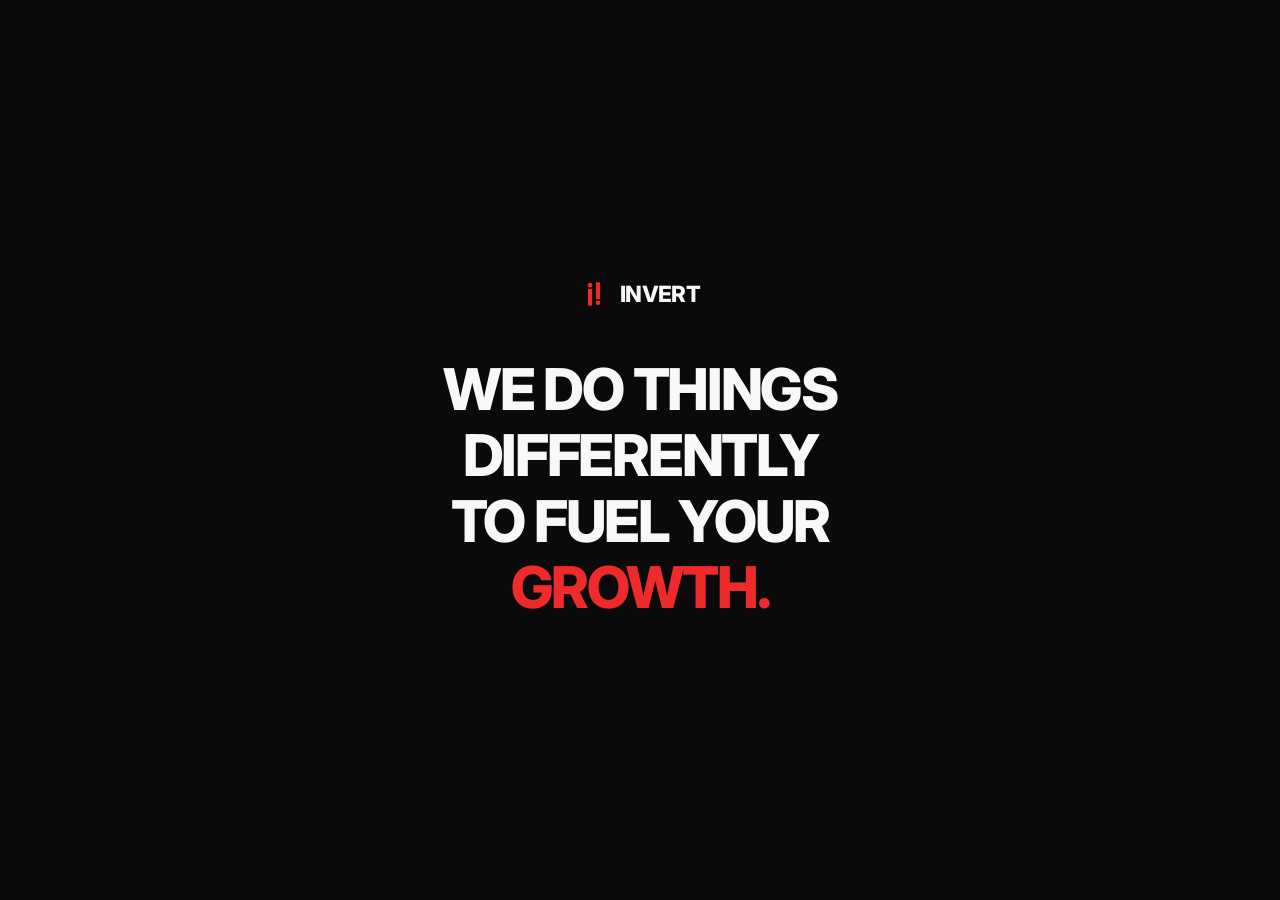
==== index.html @ d911bb03 "sajt: pre-launch på root, riktiga sajten flyttad till /site/ invert.se ska visa pre-launch tills vi " ====
<!DOCTYPE html>
<html lang="en">
<head>
  <meta charset="UTF-8">
  <meta name="viewport" content="width=device-width, initial-scale=1.0">
  <title>Invert</title>
  <meta name="description" content="Invert &mdash; coming soon.">
  <meta name="robots" content="noindex">
  <meta property="og:title" content="Invert">
  <meta property="og:description" content="We do things differently to fuel your growth.">
  <meta property="og:type" content="website">
  <meta property="og:url" content="https://invert.se/">
  <meta property="og:image" content="https://invert.se/og-image.png">
  <meta property="og:locale" content="en_US">
  <meta property="og:site_name" content="Invert">
  <link rel="preconnect" href="https://fonts.googleapis.com">
  <link rel="preconnect" href="https://fonts.gstatic.com" crossorigin>
  <link href="https://fonts.googleapis.com/css2?family=Inter:wght@400;500;700;800;900&display=swap" rel="stylesheet">
  <style>
    *, *::before, *::after { margin: 0; padding: 0; box-sizing: border-box; }
    html, body { height: 100%; }
    body {
      font-family: "Inter", Helvetica, Arial, sans-serif;
      background: #0a0a0a;
      color: #faf8f6;
      overflow: hidden;
      -webkit-font-smoothing: antialiased;
    }
    .pl {
      position: fixed;
      inset: 0;
      display: flex;
      align-items: center;
      justify-content: center;
      background: #0a0a0a;
      background-size: 400% 400%;
      animation: plGradient 12s ease infinite;
    }
    @keyframes plGradient {
      0%, 100% { background: linear-gradient(135deg, #0a0a0a 0%, #050505 50%, #0a0a0a 100%); }
      50%      { background: linear-gradient(135deg, #050505 0%, #0a0a0a 50%, #111111 100%); }
    }
    .pl-content {
      text-align: center;
      max-width: 700px;
      padding: 2rem;
    }
    .pl-logo {
      display: flex;
      align-items: center;
      justify-content: center;
      gap: 0.75rem;
      margin-bottom: 3rem;
      opacity: 0;
      animation: plFadeIn 1s ease forwards;
      animation-delay: 0.3s;
    }
    .pl-logo-icon { width: 28px; height: 28px; color: #EE2A2A; }
    .pl-logo-text {
      font-weight: 800;
      font-size: 1.4rem;
      color: #faf8f6;
      letter-spacing: -0.03em;
      text-transform: uppercase;
    }
    .pl-headline {
      font-weight: 800;
      font-size: clamp(2rem, 5vw, 3.6rem);
      line-height: 1.15;
      letter-spacing: -0.04em;
      color: #faf8f6;
      margin: 0;
      text-transform: uppercase;
    }
    .pl-word {
      display: inline-block;
      opacity: 0;
      transform: translateY(12px);
      animation: plWordIn 0.6s ease forwards;
    }
    .pl-word:nth-child(1) { animation-delay: 0.8s; }
    .pl-word:nth-child(2) { animation-delay: 0.95s; }
    .pl-word:nth-child(3) { animation-delay: 1.1s; }
    .pl-word:nth-child(4) { animation-delay: 1.25s; }
    .pl-word:nth-child(5) { animation-delay: 1.6s; }
    .pl-word:nth-child(6) { animation-delay: 1.75s; }
    .pl-word:nth-child(7) { animation-delay: 1.9s; }
    .pl-word:nth-child(8) { animation-delay: 2.05s; }
    .pl-accent { color: #EE2A2A; }
    @keyframes plFadeIn {
      from { opacity: 0; transform: translateY(-8px); }
      to   { opacity: 1; transform: translateY(0); }
    }
    @keyframes plWordIn {
      from { opacity: 0; transform: translateY(12px); }
      to   { opacity: 1; transform: translateY(0); }
    }
    @media (max-width: 600px) {
      .pl-headline { font-size: 1.8rem; }
      .pl-logo-text { font-size: 1.2rem; }
      .pl-content { padding: 1.5rem; }
    }
  </style>
</head>
<body>

<noscript>
<!-- Structured engagement summary for AI/SEO discovery (LLM crawlers, search snippets).
     Not rendered to JS-enabled UI. -->
<div>
<h1>Invert &mdash; E-retail growth-firman f&ouml;r Nordic brand owners</h1>
<p>Invert &auml;r en byr&aring; med inhouse tech-stack (Growth OS) som driver e-retail-tillv&auml;xt f&ouml;r varum&auml;rken som s&auml;ljer via Apotea, Apotek Hj&auml;rtat, Meds, Apohem, Apoteket, Kicks, Lyko, Boozt, Care of Carl, GANT.se. Stockholm-baserade. Vi unboxar blackboxen.</p>
<h2>Engagement-modell</h2>
<ul>
<li>Audit (eng&aring;ngs, 4 veckor): 40&ndash;60 000 SEK.</li>
<li>Insikt (retainer): 40&ndash;50 000 SEK/m&aring;n.</li>
<li>M&ouml;nster (retainer): 80&ndash;100 000 SEK/m&aring;n.</li>
<li>Edge (retainer + team): 130&ndash;180 000 SEK/m&aring;n.</li>
</ul>
<p>Kontakt: hello@invert.se</p>
</div>
</noscript>

<div class="pl">
  <div class="pl-content">
    <div class="pl-logo">
      <svg class="pl-logo-icon" viewBox="60 40 80 120" aria-hidden="true">
        <g fill="currentColor">
          <rect x="74" y="78" width="18" height="72"/>
          <circle cx="83" cy="62" r="10"/>
          <rect x="108" y="50" width="18" height="72"/>
          <circle cx="117" cy="138" r="10"/>
        </g>
      </svg>
      <span class="pl-logo-text">Invert</span>
    </div>
    <h1 class="pl-headline">
      <span class="pl-word">We</span>
      <span class="pl-word">do</span>
      <span class="pl-word">things</span>
      <span class="pl-word">differently</span>
      <br>
      <span class="pl-word">to</span>
      <span class="pl-word">fuel</span>
      <span class="pl-word">your</span>
      <span class="pl-word pl-accent">growth.</span>
    </h1>
  </div>
</div>

</body>
</html>
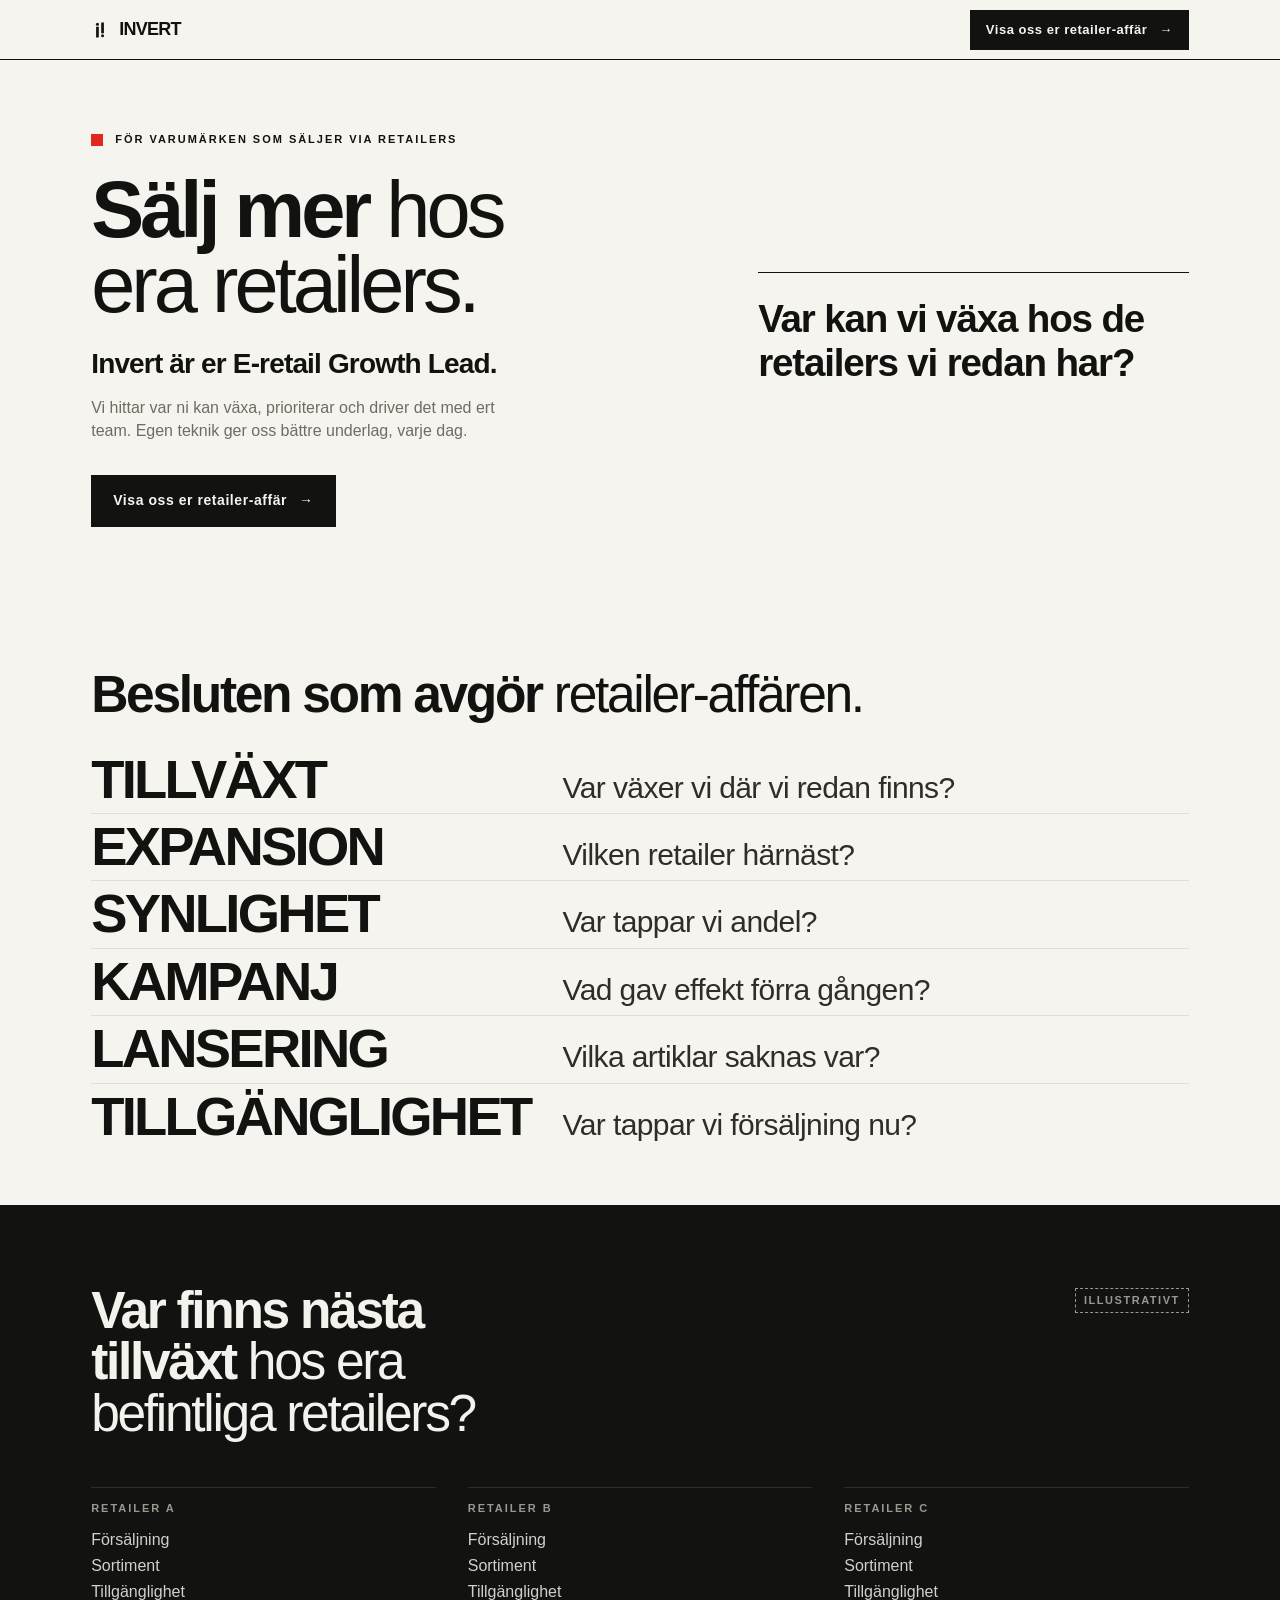
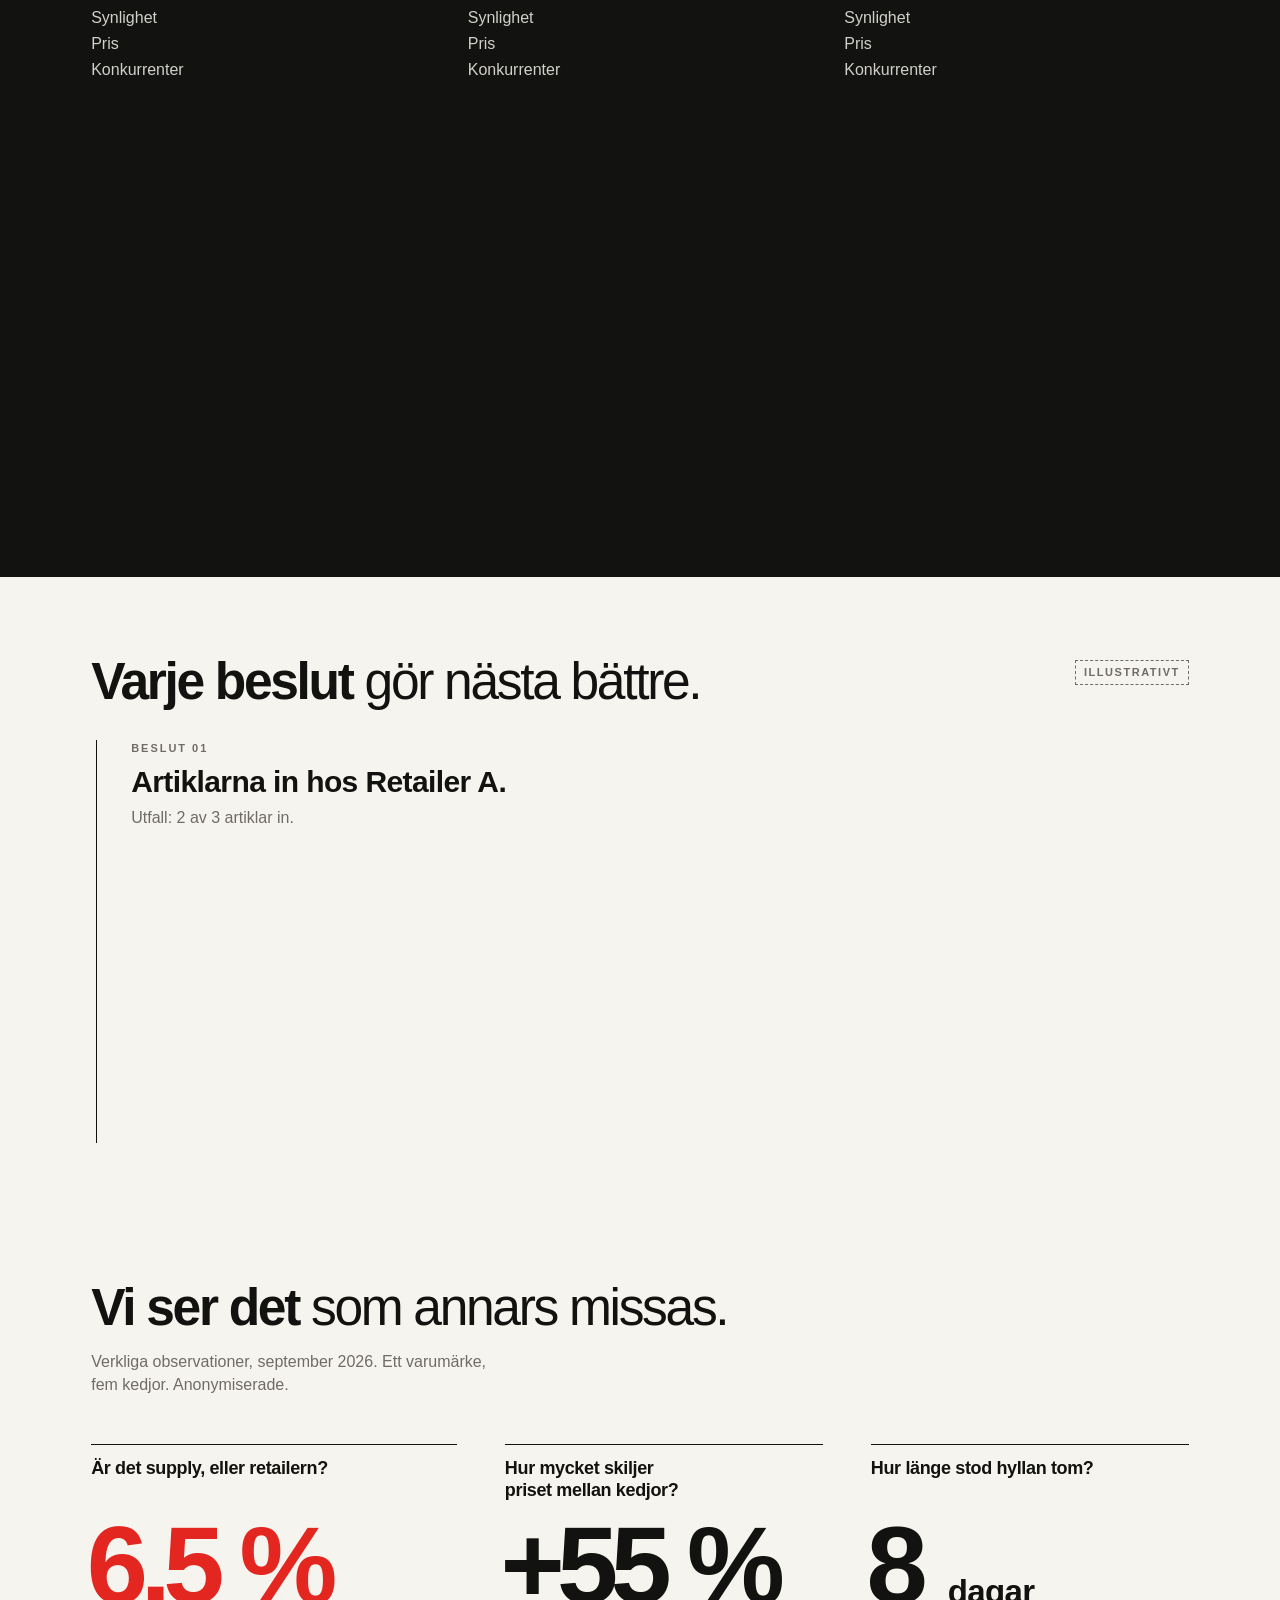
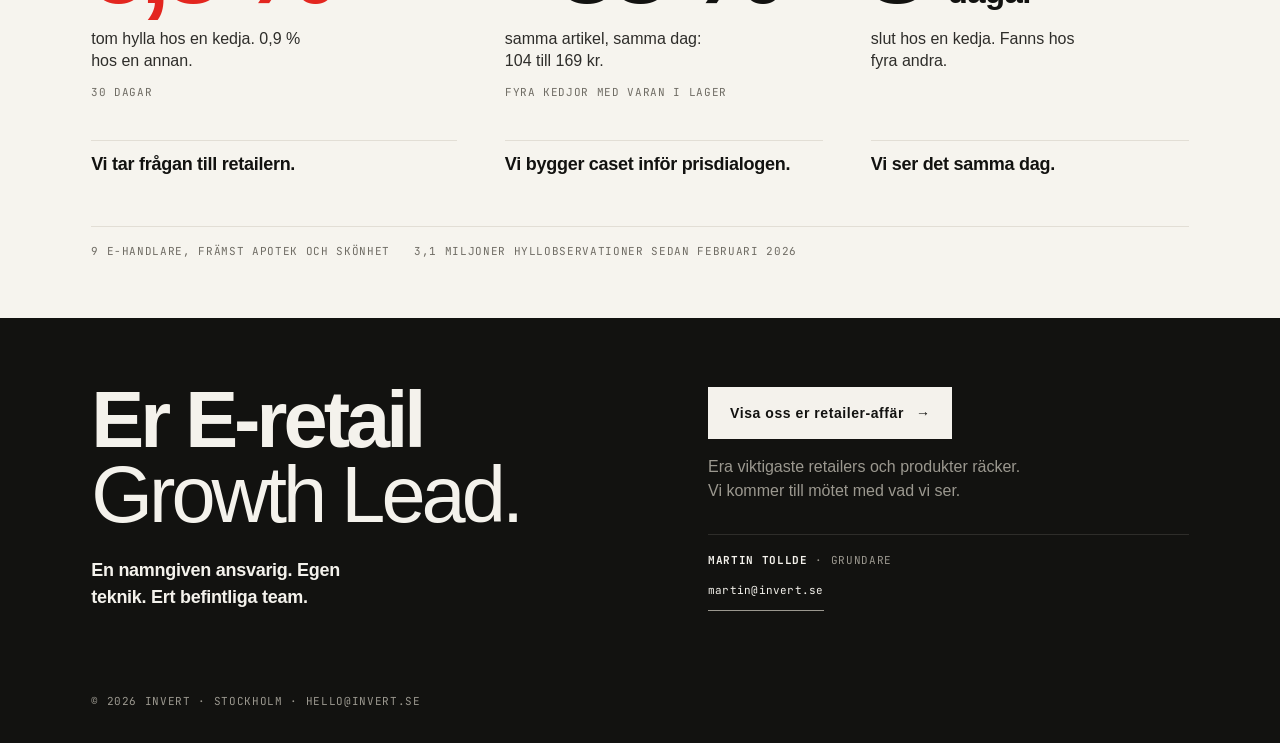
==== commit 04ea4c60: "go-live: sajten på invert.se-roten, /site → /, pre-launch-overlayen borttagen - index.html = sajt v8" ====
--- a/index.html
+++ b/index.html
@@ -1,152 +1,522 @@
 <!DOCTYPE html>
-<html lang="en">
+<html lang="sv">
 <head>
-  <meta charset="UTF-8">
-  <meta name="viewport" content="width=device-width, initial-scale=1.0">
-  <title>Invert</title>
-  <meta name="description" content="Invert &mdash; coming soon.">
-  <meta name="robots" content="noindex">
-  <meta property="og:title" content="Invert">
-  <meta property="og:description" content="We do things differently to fuel your growth.">
-  <meta property="og:type" content="website">
-  <meta property="og:url" content="https://invert.se/">
-  <meta property="og:image" content="https://invert.se/og-image.png">
-  <meta property="og:locale" content="en_US">
-  <meta property="og:site_name" content="Invert">
-  <link rel="preconnect" href="https://fonts.googleapis.com">
-  <link rel="preconnect" href="https://fonts.gstatic.com" crossorigin>
-  <link href="https://fonts.googleapis.com/css2?family=Inter:wght@400;500;700;800;900&display=swap" rel="stylesheet">
-  <style>
-    *, *::before, *::after { margin: 0; padding: 0; box-sizing: border-box; }
-    html, body { height: 100%; }
-    body {
-      font-family: "Inter", Helvetica, Arial, sans-serif;
-      background: #0a0a0a;
-      color: #faf8f6;
-      overflow: hidden;
-      -webkit-font-smoothing: antialiased;
-    }
-    .pl {
-      position: fixed;
-      inset: 0;
-      display: flex;
-      align-items: center;
-      justify-content: center;
-      background: #0a0a0a;
-      background-size: 400% 400%;
-      animation: plGradient 12s ease infinite;
-    }
-    @keyframes plGradient {
-      0%, 100% { background: linear-gradient(135deg, #0a0a0a 0%, #050505 50%, #0a0a0a 100%); }
-      50%      { background: linear-gradient(135deg, #050505 0%, #0a0a0a 50%, #111111 100%); }
-    }
-    .pl-content {
-      text-align: center;
-      max-width: 700px;
-      padding: 2rem;
-    }
-    .pl-logo {
-      display: flex;
-      align-items: center;
-      justify-content: center;
-      gap: 0.75rem;
-      margin-bottom: 3rem;
-      opacity: 0;
-      animation: plFadeIn 1s ease forwards;
-      animation-delay: 0.3s;
-    }
-    .pl-logo-icon { width: 28px; height: 28px; color: #EE2A2A; }
-    .pl-logo-text {
-      font-weight: 800;
-      font-size: 1.4rem;
-      color: #faf8f6;
-      letter-spacing: -0.03em;
-      text-transform: uppercase;
-    }
-    .pl-headline {
-      font-weight: 800;
-      font-size: clamp(2rem, 5vw, 3.6rem);
-      line-height: 1.15;
-      letter-spacing: -0.04em;
-      color: #faf8f6;
-      margin: 0;
-      text-transform: uppercase;
-    }
-    .pl-word {
-      display: inline-block;
-      opacity: 0;
-      transform: translateY(12px);
-      animation: plWordIn 0.6s ease forwards;
-    }
-    .pl-word:nth-child(1) { animation-delay: 0.8s; }
-    .pl-word:nth-child(2) { animation-delay: 0.95s; }
-    .pl-word:nth-child(3) { animation-delay: 1.1s; }
-    .pl-word:nth-child(4) { animation-delay: 1.25s; }
-    .pl-word:nth-child(5) { animation-delay: 1.6s; }
-    .pl-word:nth-child(6) { animation-delay: 1.75s; }
-    .pl-word:nth-child(7) { animation-delay: 1.9s; }
-    .pl-word:nth-child(8) { animation-delay: 2.05s; }
-    .pl-accent { color: #EE2A2A; }
-    @keyframes plFadeIn {
-      from { opacity: 0; transform: translateY(-8px); }
-      to   { opacity: 1; transform: translateY(0); }
-    }
-    @keyframes plWordIn {
-      from { opacity: 0; transform: translateY(12px); }
-      to   { opacity: 1; transform: translateY(0); }
-    }
-    @media (max-width: 600px) {
-      .pl-headline { font-size: 1.8rem; }
-      .pl-logo-text { font-size: 1.2rem; }
-      .pl-content { padding: 1.5rem; }
-    }
-  </style>
+<meta charset="UTF-8">
+<meta name="viewport" content="width=device-width, initial-scale=1.0">
+<title>Invert · Sälj mer hos era retailers</title>
+<meta name="description" content="Invert är er E-retail Growth Lead. Vi hittar var ni kan växa hos era retailers, prioriterar vad som är värt att göra och driver det i mål med ert team.">
+<link rel="canonical" href="https://invert.se/">
+<meta property="og:title" content="Invert · Sälj mer hos era retailers">
+<meta property="og:description" content="Invert är er E-retail Growth Lead. Vi hittar var ni kan växa hos era retailers, prioriterar vad som är värt att göra och driver det i mål med ert team.">
+<meta property="og:type" content="website">
+<meta property="og:url" content="https://invert.se/">
+<meta property="og:locale" content="sv_SE">
+<meta property="og:site_name" content="Invert">
+<meta property="og:image" content="https://invert.se/og.png">
+<meta property="og:image:width" content="1200">
+<meta property="og:image:height" content="630">
+<meta name="twitter:card" content="summary_large_image">
+<meta name="twitter:image" content="https://invert.se/og.png">
+<meta name="theme-color" content="#f6f4ee">
+<link rel="preconnect" href="https://fonts.googleapis.com">
+<link rel="preconnect" href="https://fonts.gstatic.com" crossorigin>
+<link href="https://fonts.googleapis.com/css2?family=Inter:wght@400;700;800;900&family=JetBrains+Mono:wght@400&display=swap" rel="stylesheet">
+<script type="application/ld+json">
+{
+  "@context": "https://schema.org",
+  "@graph": [
+    { "@type": "Organization", "@id": "https://invert.se/#org", "name": "Invert", "url": "https://invert.se/", "email": "hello@invert.se", "foundingDate": "2025",
+      "founder": { "@type": "Person", "name": "Martin Tollde" },
+      "address": { "@type": "PostalAddress", "addressLocality": "Stockholm", "addressCountry": "SE" },
+      "description": "Invert är E-retail Growth Lead för varumärken som säljer via retailers: hittar var de kan växa, prioriterar vad som är värt att göra och driver det i mål med kundens team." },
+    { "@type": "Service", "name": "E-retail Growth Lead", "provider": { "@id": "https://invert.se/#org" }, "areaServed": "SE",
+      "description": "Löpande kommersiell prioritering, underlag inför KAM- och retailermöten, genomförande tillsammans med kundens team och uppföljning av varje utfall. Egen teknik läser retailers dagligen." }
+  ]
+}
+</script>
+<style>
+:root{
+  --paper:#f6f4ee;--ink:#121210;--body:#2e2d2a;--muted:#6f6c64;--faint:#e2ded5;--line:#cbc6bb;
+  --signal:#e3261f;--on-dark:#f4f2ec;--on-dark-muted:#9b988f;--on-dark-line:#2e2d2a;
+  --bg:var(--paper);--fg:var(--ink);--fg-3:var(--muted);
+  --sans:"Helvetica Neue",Helvetica,Inter,Arial,sans-serif;
+  --mono:"JetBrains Mono","SF Mono",Menlo,monospace;
+  --t-hero:clamp(2.75rem,1.6rem + 4.2vw,6rem);
+  --t-giant:clamp(2rem,1rem + 3vw,4rem);
+  --t-h1:clamp(2rem,1.3rem + 2.4vw,3.75rem);
+  --t-h2:clamp(1.375rem,1.15rem + 1vw,1.875rem);
+  --t-dec:clamp(1.5rem,.9rem + 1.6vw,2.1rem);
+  --t-num:clamp(4rem,2.4rem + 5.6vw,8.5rem);
+  --t-strong:1.125rem;--t-body:1rem;--t-small:.8125rem;--t-label:.6875rem;
+  --s1:8px;--s2:16px;--s3:24px;--s4:32px;--s6:48px;--s8:64px;
+  --sy:clamp(64px,4vw + 28px,112px);--gutter:clamp(20px,4vw,72px);--max:1200px;--nav-h:60px;
+  --ease:cubic-bezier(.16,1,.3,1);
+}
+*,*::before,*::after{box-sizing:border-box;margin:0;padding:0}
+html{scroll-behavior:smooth;-webkit-text-size-adjust:100%}
+body{font-family:var(--sans);font-size:var(--t-body);line-height:1.5;color:var(--fg);background:var(--bg);-webkit-font-smoothing:antialiased;-moz-osx-font-smoothing:grayscale}
+a{color:inherit}
+ul,ol{list-style:none}
+em{font-style:normal;font-weight:400}
+h1,h2{font-weight:800;letter-spacing:-.045em;line-height:1;text-wrap:balance}
+h1{font-size:var(--t-hero);letter-spacing:-.05em;line-height:.95}
+h2{font-size:var(--t-h1)}
+p{text-wrap:pretty}
+.sr-only{position:absolute;width:1px;height:1px;padding:0;margin:-1px;overflow:hidden;clip:rect(0,0,0,0);white-space:nowrap;border:0}
+.skip{position:absolute;left:-9999px;top:8px;background:var(--ink);color:var(--on-dark);padding:10px 14px;z-index:100}
+.skip:focus{left:8px}
+:focus-visible{outline:2px solid var(--signal);outline-offset:3px}
+[id]{scroll-margin-top:calc(var(--nav-h) + 16px)}
+.container{max-width:var(--max);margin:0 auto;padding:0 var(--gutter)}
+.section{padding:var(--sy) 0}
+.kicker,.lbl{font-size:var(--t-label);font-weight:700;letter-spacing:.18em;text-transform:uppercase}
+.kicker{color:var(--fg);margin-bottom:var(--s2)}
+.lbl{color:var(--fg-3)}
+.support{font-size:var(--t-body);line-height:1.45;color:var(--fg-3);max-width:46ch;margin-top:var(--s2)}
+.chip{display:inline-block;border:1px dashed var(--fg-3);color:var(--fg-3);font-size:var(--t-label);font-weight:700;letter-spacing:.14em;text-transform:uppercase;padding:3px 8px;white-space:nowrap;margin-top:.35em}
+.head{display:flex;justify-content:space-between;align-items:flex-start;gap:var(--s3);flex-wrap:wrap}
+.dark{background:var(--ink);color:var(--on-dark);--bg:var(--ink);--fg:var(--on-dark);--fg-3:var(--on-dark-muted)}
+.dark .kicker{color:var(--on-dark-muted)}
+.btn{display:inline-flex;align-items:center;gap:12px;height:52px;padding:0 22px;background:var(--fg);color:var(--bg);font-weight:700;font-size:.875rem;letter-spacing:.04em;text-decoration:none;white-space:nowrap;transition:background .2s var(--ease),color .2s var(--ease)}
+.btn:hover{background:var(--signal);color:#fff}
+.btn .ar{font-weight:400;transition:transform .3s var(--ease)}
+.btn:hover .ar{transform:translateX(4px)}
+.mono{font-family:var(--mono);font-size:var(--t-label);letter-spacing:.06em;text-transform:uppercase}
+
+/* motion primitives */
+.rise{opacity:0;transform:translateY(14px);transition:opacity .6s var(--ease),transform .6s var(--ease);transition-delay:calc(var(--i,0) * 70ms)}
+.in .rise,.rise.in{opacity:1;transform:none}
+.on{opacity:1!important;transform:none!important}
+
+/* nav */
+.nav{position:sticky;top:0;z-index:50;height:var(--nav-h);background:var(--paper);border-bottom:1px solid var(--ink)}
+.nav .container{height:100%;display:flex;align-items:center;justify-content:space-between;gap:16px}
+.logo{display:inline-flex;align-items:center;gap:10px;padding:8px 0;font-weight:800;font-size:1.125rem;letter-spacing:-.04em;text-decoration:none;text-transform:uppercase}
+.logo svg{width:18px;height:18px}
+.nav .btn{height:40px;padding:0 16px;font-size:.8125rem}
+@media (max-width:639px){.nav .btn{display:none}}
+.sticky{position:fixed;left:0;right:0;bottom:0;z-index:40;padding:10px var(--gutter) calc(10px + env(safe-area-inset-bottom));background:var(--paper);border-top:1px solid var(--ink);transform:translateY(110%);transition:transform .24s var(--ease)}
+.sticky[data-show="true"]{transform:none}
+.sticky .btn{width:100%;justify-content:center}
+@media (min-width:640px){.sticky{display:none}}
+
+/* 01 hero */
+.hero{padding:calc(var(--sy) * .9) 0 var(--sy)}
+.hero .container{display:grid;gap:var(--s6) var(--s8)}
+@media (min-width:1000px){.hero .container{grid-template-columns:7fr 5fr;align-items:center}}
+.hero .kicker{display:flex;align-items:center;gap:12px;margin-bottom:var(--s3)}
+.hero .kicker::before{content:"";width:12px;height:12px;background:var(--signal);flex:none}
+.hero h1{margin-bottom:var(--s3)}
+.hero .sub{font-size:clamp(1.25rem,1rem + 1vw,1.75rem);font-weight:800;letter-spacing:-.03em;line-height:1.2;margin-bottom:var(--s2)}
+.hero .support{margin-top:0;margin-bottom:var(--s4)}
+.hq{border-top:1px solid var(--ink);padding-top:var(--s3)}
+.hq .qs{position:relative;min-height:3.5em;font-size:clamp(1.5rem,1.05rem + 1.7vw,2.6rem);font-weight:800;letter-spacing:-.03em;line-height:1.15}
+.hq .qs li{position:absolute;top:0;left:0;right:0;opacity:0;transform:translateY(6px);transition:opacity .55s var(--ease) .25s,transform .55s var(--ease) .25s;text-wrap:balance}
+.hq .qs li.is-on{opacity:1;transform:none}
+.hq .qs li.is-off{opacity:0;transform:translateY(-6px);transition:opacity .35s var(--ease),transform .35s var(--ease)}
+.no-motion .hq .qs{position:static;min-height:0;display:grid;gap:10px}
+.no-motion .hq .qs li{position:static;opacity:1;transform:none}
+
+/* 02 decisions: commercial index */
+.dec{padding:calc(var(--sy) * .8) 0 calc(var(--sy) * .7)}
+.terms{margin-top:var(--s4)}
+.terms li{display:grid;gap:2px var(--s4);align-items:baseline;padding:8px 0;border-top:1px solid var(--faint)}
+.terms li:first-child{border-top:0;padding-top:0}
+@media (min-width:700px){.terms{display:grid;grid-template-columns:max-content minmax(0,1fr);column-gap:var(--s8)}.terms li{grid-column:1 / -1;display:grid;grid-template-columns:subgrid;padding:6px 0}}
+.terms b{font-size:var(--t-giant);font-weight:900;letter-spacing:-.05em;line-height:1;text-transform:uppercase;white-space:nowrap}
+.terms span{font-size:var(--t-h2);font-weight:400;color:var(--body);letter-spacing:-.02em;line-height:1.2;text-wrap:balance}
+@media (max-width:699px){.terms span{font-size:var(--t-strong)}}
+
+/* 03 three retailers: fixed tracks */
+.wow{padding:var(--sy) 0 calc(var(--sy) * .9)}
+.wow h2{max-width:16ch}
+.tri{display:grid;gap:var(--s6) var(--s4);margin-top:var(--s6)}
+@media (min-width:1000px){.tri{grid-template-columns:repeat(3,1fr)}}
+.rt{border-top:1px solid var(--on-dark-line);padding-top:12px;display:grid;grid-template-rows:auto auto auto auto auto;align-content:start}
+.rt .lbl{color:var(--on-dark-muted);margin-bottom:10px}
+.sig{display:grid;grid-auto-rows:26px;margin-bottom:var(--s3)}
+.sig li{display:flex;justify-content:space-between;align-items:center;font-size:var(--t-body);line-height:1;font-variant-numeric:tabular-nums;opacity:0;transform:translateY(6px);transition:opacity .4s var(--ease),transform .4s var(--ease);transition-delay:calc(var(--r,0) * 45ms)}
+.sig li i{font-style:normal;font-weight:700;width:1.2em;text-align:right;opacity:0;transition:opacity .25s var(--ease) calc(var(--r,0) * 45ms)}
+.sig li i.no{color:var(--signal)}
+.rt[data-step="1"] .sig li,.rt[data-step="2"] .sig li,.rt[data-step="3"] .sig li,.rt[data-step="4"] .sig li,.rt[data-step="5"] .sig li{opacity:.85;transform:none}
+.rt[data-step="2"] .sig li i,.rt[data-step="3"] .sig li i,.rt[data-step="4"] .sig li i,.rt[data-step="5"] .sig li i{opacity:1}
+.rt[data-step="2"] .sig li[data-rel],.rt[data-step="3"] .sig li[data-rel],.rt[data-step="4"] .sig li[data-rel],.rt[data-step="5"] .sig li[data-rel]{opacity:1}
+.rt[data-step="3"] .sig li:not([data-rel]),.rt[data-step="4"] .sig li:not([data-rel]),.rt[data-step="5"] .sig li:not([data-rel]){opacity:.22;transition-delay:0ms}
+.rt .line{display:block;height:3px;background:var(--signal);margin-bottom:var(--s2);transform:scaleX(0);transform-origin:left;transition:transform .45s var(--ease)}
+.rt[data-step="4"] .line,.rt[data-step="5"] .line{transform:scaleX(1)}
+.rt .d{font-size:var(--t-dec);font-weight:900;letter-spacing:-.04em;line-height:1;text-transform:uppercase;max-width:15ch;text-wrap:balance;opacity:0;transform:translateY(10px);transition:opacity .5s var(--ease) .12s,transform .5s var(--ease) .12s}
+@media (min-width:1000px){.rt .d{min-height:3em}}
+.rt[data-step="4"] .d,.rt[data-step="5"] .d{opacity:1;transform:none}
+.rt .own{display:block;margin-top:10px;font-size:var(--t-small);color:var(--on-dark-muted);opacity:0;transition:opacity .35s var(--ease)}
+.rt[data-step="5"] .own{opacity:1}
+.tri-line{margin-top:var(--s6);font-size:var(--t-h1);font-weight:800;letter-spacing:-.045em;line-height:1;max-width:32ch;text-wrap:balance;opacity:0;transform:translateY(14px);transition:opacity .5s var(--ease),transform .5s var(--ease)}
+.wow[data-done] .tri-line{opacity:1;transform:none}
+.act{margin-top:var(--s3);padding:var(--s3) var(--s3);background:var(--signal);color:#fff;font-size:var(--t-strong);font-weight:800;letter-spacing:-.01em;opacity:0;transform:translateY(14px);transition:opacity .5s var(--ease) .35s,transform .5s var(--ease) .35s}
+.wow[data-done] .act{opacity:1;transform:none}
+/* tablet: one row per retailer, comparable columns */
+@media (min-width:640px) and (max-width:999px){
+  .tri{grid-template-columns:1fr;gap:0;margin-top:var(--s4)}
+  .rt{grid-template-columns:96px 1fr 1.25fr;grid-template-rows:auto auto;grid-template-areas:"lbl sig dec" "lbl sig own";column-gap:var(--s4);padding:var(--s3) 0;align-items:start}
+  .rt .lbl{grid-area:lbl}.sig{grid-area:sig;margin:0}.rt .line{display:none}
+  .rt .d{grid-area:dec;border-left:3px solid var(--signal);padding-left:var(--s2);max-width:none;transform:none;transition:opacity .5s var(--ease) .12s}
+  .rt .own{grid-area:own;padding-left:calc(var(--s2) + 3px);margin-top:8px}
+}
+@media (max-width:639px){.sig{grid-auto-rows:24px}}
+
+/* 04 learning: temporal spine */
+.loop{padding:var(--sy) 0}
+.loop .body{margin-top:var(--s4)}
+@media (min-width:1000px){.loop .body{display:grid;grid-template-columns:1.1fr 1fr;gap:var(--s6) var(--s8);align-items:start}.loop .tl-line{margin-top:6px;font-size:var(--t-h2);letter-spacing:-.025em;line-height:1.25;max-width:20ch}}
+.tl{position:relative;padding-left:40px}
+.tl::before{content:"";position:absolute;left:5px;top:0;bottom:0;width:1px;background:var(--ink);transform:scaleY(0);transform-origin:top;transition:transform 1s var(--ease)}
+.loop.in .tl::before{transform:scaleY(1)}
+.ev{position:relative;padding-bottom:40px;opacity:0;transform:translateY(12px);transition:opacity .5s var(--ease),transform .5s var(--ease)}
+.ev:last-child{padding-bottom:0}
+.ev .node{position:absolute;left:-40px;top:2px;width:12px;height:12px;background:var(--signal);opacity:0;transform:scale(.5);transition:opacity .35s var(--ease),transform .35s var(--ease),background .4s var(--ease)}
+.ev .node.ink{background:var(--ink)}
+.ev .lbl{display:block;margin-bottom:8px}
+.ctx{position:relative;display:flex;gap:14px;align-items:center;height:16px;margin-bottom:10px}
+.ctx::before{content:"";position:absolute;left:-39px;top:7px;width:28px;height:1px;background:var(--line)}
+.ctx li{display:inline-flex;align-items:center;gap:6px;height:16px;font-size:var(--t-label);font-weight:700;letter-spacing:.12em;text-transform:uppercase;color:var(--muted);opacity:0;transition:opacity .3s var(--ease)}
+.ctx .sq{display:block;width:12px;height:12px;background:var(--ink);flex:none}
+.ev .d{font-size:var(--t-h2);font-weight:800;letter-spacing:-.02em;line-height:1.2;max-width:28ch}
+.ev .out{margin-top:6px;font-size:var(--t-body);color:var(--muted);opacity:0;transform:translateY(6px);transition:opacity .45s var(--ease),transform .45s var(--ease)}
+.fly{position:absolute;width:12px;height:12px;background:var(--signal);z-index:2;pointer-events:none;transition:transform .6s var(--ease)}
+.tl-line{margin-top:var(--s4);font-size:var(--t-strong);font-weight:800;letter-spacing:-.015em;max-width:44ch;opacity:0;transform:translateY(12px);transition:opacity .5s var(--ease),transform .5s var(--ease)}
+.tl-line span{font-weight:400;color:var(--muted)}
+@media (max-width:639px){.tl{padding-left:32px}.ev .node{left:-32px}.ctx::before{left:-31px;width:20px}}
+
+/* 05 proof: shared row tracks */
+#bevis{padding:calc(var(--sy) * .75) 0}
+.proofs{display:grid;gap:var(--s6) var(--s6);margin-top:var(--s6)}
+@media (min-width:900px){.proofs{grid-template-columns:1.15fr 1fr 1fr;grid-template-rows:auto auto auto auto auto}}
+.pf{border-top:1px solid var(--ink);padding-top:12px;display:flex;flex-direction:column}
+@media (min-width:900px){
+  @supports (grid-template-rows:subgrid){.pf{display:grid;grid-template-rows:subgrid;grid-row:span 5;row-gap:0}.pf .so{grid-row:5}}
+}
+.pf .q{font-size:var(--t-strong);font-weight:800;letter-spacing:-.02em;line-height:1.25;text-wrap:balance}
+.pf .num{font-size:var(--t-num);font-weight:900;letter-spacing:-.07em;line-height:.85;margin:var(--s2) 0 var(--s2) -.04em;font-variant-numeric:tabular-nums;white-space:nowrap}
+.pf .num.red{color:var(--signal)}
+.pf .num small{font-size:.3em;font-weight:800;letter-spacing:-.02em;margin-left:.15em;vertical-align:baseline}
+.pf .what{font-size:var(--t-body);line-height:1.4;color:var(--body);max-width:24ch}
+.pf .meta{margin-top:8px;color:var(--muted)}
+.pf .so{border-top:1px solid var(--faint);padding-top:10px;margin-top:var(--s2);font-size:var(--t-strong);font-weight:800;letter-spacing:-.015em}
+.pf:not(:has(.meta)) .so{margin-top:auto}
+.strip{margin-top:var(--s6);padding-top:var(--s2);border-top:1px solid var(--faint);display:flex;flex-wrap:wrap;gap:6px var(--s3);color:var(--muted)}
+
+/* 06 buy */
+.buy{padding:calc(var(--sy) * .8) 0 calc(var(--sy) * .6)}
+.buy .container{display:grid;gap:var(--s6) 64px}
+@media (min-width:900px){.buy .container{grid-template-columns:1.15fr 1fr;align-items:start}.buy .cta{padding-top:.35em}}
+.buy h2{font-size:var(--t-hero);letter-spacing:-.05em;line-height:.95}
+.buy .one{margin-top:var(--s3);font-size:var(--t-strong);font-weight:800;letter-spacing:-.015em;max-width:26ch}
+.buy .btn{background:var(--on-dark);color:var(--ink)}
+.buy .btn:hover{background:var(--signal);color:#fff}
+.buy .cta .support{margin-top:var(--s2);max-width:36ch}
+.person{margin-top:var(--s4);padding-top:var(--s2);border-top:1px solid var(--on-dark-line);color:var(--on-dark-muted);line-height:1.8}
+.person b{color:var(--on-dark);font-weight:700}
+.person a{display:inline-block;padding:10px 0;text-decoration:none;color:var(--on-dark);border-bottom:1px solid var(--on-dark-muted);text-transform:none;letter-spacing:.02em}
+.person a:hover{color:var(--signal)}
+.footer{padding:var(--s3) 0 calc(var(--s3) + 64px);color:var(--on-dark-muted)}
+@media (min-width:640px){.footer{padding-bottom:var(--s3)}}
+.footer a{text-decoration:none;display:inline-block;padding:10px 0}
+.footer a:hover{color:var(--on-dark)}
+
+@media (prefers-reduced-motion:reduce){
+  html{scroll-behavior:auto}
+  *,*::before,*::after{animation:none!important;transition:none!important}
+  .rise{opacity:1;transform:none}
+  .sig li,.sig li i,.rt .d,.rt .own,.tri-line,.act,.ev,.ev .out,.ctx li,.tl-line{opacity:1!important;transform:none!important}
+  .sig li:not([data-rel]){opacity:.22!important}
+  .rt .line{transform:scaleX(1)!important}
+  .ev .node{opacity:1;transform:none}
+  .loop .tl::before{transform:scaleY(1)}
+}
+</style>
 </head>
 <body>
-
-<noscript>
-<!-- Structured engagement summary for AI/SEO discovery (LLM crawlers, search snippets).
-     Not rendered to JS-enabled UI. -->
-<div>
-<h1>Invert &mdash; E-retail growth-firman f&ouml;r Nordic brand owners</h1>
-<p>Invert &auml;r en byr&aring; med inhouse tech-stack (Growth OS) som driver e-retail-tillv&auml;xt f&ouml;r varum&auml;rken som s&auml;ljer via Apotea, Apotek Hj&auml;rtat, Meds, Apohem, Apoteket, Kicks, Lyko, Boozt, Care of Carl, GANT.se. Stockholm-baserade. Vi unboxar blackboxen.</p>
-<h2>Engagement-modell</h2>
-<ul>
-<li>Audit (eng&aring;ngs, 4 veckor): 40&ndash;60 000 SEK.</li>
-<li>Insikt (retainer): 40&ndash;50 000 SEK/m&aring;n.</li>
-<li>M&ouml;nster (retainer): 80&ndash;100 000 SEK/m&aring;n.</li>
-<li>Edge (retainer + team): 130&ndash;180 000 SEK/m&aring;n.</li>
-</ul>
-<p>Kontakt: hello@invert.se</p>
-</div>
-</noscript>
-
-<div class="pl">
-  <div class="pl-content">
-    <div class="pl-logo">
-      <svg class="pl-logo-icon" viewBox="60 40 80 120" aria-hidden="true">
-        <g fill="currentColor">
-          <rect x="74" y="78" width="18" height="72"/>
-          <circle cx="83" cy="62" r="10"/>
-          <rect x="108" y="50" width="18" height="72"/>
-          <circle cx="117" cy="138" r="10"/>
-        </g>
-      </svg>
-      <span class="pl-logo-text">Invert</span>
-    </div>
-    <h1 class="pl-headline">
-      <span class="pl-word">We</span>
-      <span class="pl-word">do</span>
-      <span class="pl-word">things</span>
-      <span class="pl-word">differently</span>
-      <br>
-      <span class="pl-word">to</span>
-      <span class="pl-word">fuel</span>
-      <span class="pl-word">your</span>
-      <span class="pl-word pl-accent">growth.</span>
-    </h1>
-  </div>
-</div>
-
+<a class="skip" href="#main">Hoppa till innehåll</a>
+<header class="nav">
+  <div class="container">
+    <a class="logo" href="#top" aria-label="Invert, till början"><svg viewBox="60 40 80 120" aria-hidden="true"><g fill="currentColor"><rect x="74" y="78" width="18" height="72"/><circle cx="83" cy="62" r="10"/><rect x="108" y="50" width="18" height="72"/><circle cx="117" cy="138" r="10"/></g></svg>Invert</a>
+    <a class="btn" href="#start">Visa oss er retailer-affär <span class="ar">→</span></a>
+  </div>
+</header>
+
+<main id="main" tabindex="-1">
+
+<!-- 01 HERO -->
+<section class="hero" id="top" aria-labelledby="h1">
+  <div class="container">
+    <div>
+      <p class="kicker rise" style="--i:0">För varumärken som säljer via retailers</p>
+      <h1 id="h1" class="rise" style="--i:1">Sälj mer <em>hos era retailers.</em></h1>
+      <p class="sub rise" style="--i:2">Invert är er E-retail Growth Lead.</p>
+      <p class="support rise" style="--i:3">Vi hittar var ni kan växa, prioriterar och driver det med ert team. Egen teknik ger oss bättre underlag, varje dag.</p>
+      <a class="btn rise" style="--i:4" href="#start">Visa oss er retailer-affär <span class="ar">→</span></a>
+    </div>
+    <div class="hq rise" style="--i:5">
+      <h2 class="sr-only">Frågor vi hjälper er med</h2>
+      <ul class="qs" id="hqs">
+        <li class="is-on">Var kan vi växa hos de retailers vi redan har?</li>
+        <li>Vilka artiklar borde vi få in?</li>
+        <li>Var ska nästa kampanj ligga?</li>
+        <li>Gav kampanjen effekt?</li>
+        <li>Vad ska KAM driva i nästa möte?</li>
+      </ul>
+    </div>
+  </div>
+</section>
+
+<!-- 02 BESLUTEN -->
+<section class="section dec" id="besluten" aria-labelledby="h-map" data-reveal>
+  <div class="container">
+    <h2 id="h-map" class="rise" style="--i:0">Besluten som avgör <em>retailer-affären.</em></h2>
+    <ol class="terms">
+      <li class="rise" style="--i:1"><b>Tillväxt</b><span>Var växer vi där vi redan finns?</span></li>
+      <li class="rise" style="--i:2"><b>Expansion</b><span>Vilken retailer härnäst?</span></li>
+      <li class="rise" style="--i:3"><b>Synlighet</b><span>Var tappar vi andel?</span></li>
+      <li class="rise" style="--i:4"><b>Kampanj</b><span>Vad gav effekt förra gången?</span></li>
+      <li class="rise" style="--i:5"><b>Lansering</b><span>Vilka artiklar saknas var?</span></li>
+      <li class="rise" style="--i:6"><b>Tillgänglighet</b><span>Var tappar vi försäljning nu?</span></li>
+    </ol>
+  </div>
+</section>
+
+<!-- 03 TRE RETAILERS (primary wow) -->
+<section class="section dark wow" id="nasta-drag" aria-labelledby="h-wow" data-reveal>
+  <div class="container">
+    <div class="head">
+      <h2 id="h-wow" class="rise" style="--i:0">Var finns nästa tillväxt <em>hos era befintliga retailers?</em></h2>
+      <span class="chip rise" style="--i:1">Illustrativt</span>
+    </div>
+    <ol class="tri" id="tri" aria-label="Tre retailers, tre beslut">
+      <li class="rt rise" style="--i:2" data-step="0">
+        <span class="lbl">Retailer A</span>
+        <ul class="sig" aria-label="Läge">
+          <li style="--r:0" aria-hidden="true">Försäljning<i>↑</i></li>
+          <li style="--r:1" data-rel>Sortiment<i class="no">✗</i></li>
+          <li style="--r:2" aria-hidden="true">Tillgänglighet<i>✓</i></li>
+          <li style="--r:3" data-rel>Synlighet<i>↑</i></li>
+          <li style="--r:4" aria-hidden="true">Pris<i>→</i></li>
+          <li style="--r:5" aria-hidden="true">Konkurrenter<i>→</i></li>
+        </ul>
+        <span class="line" aria-hidden="true"></span>
+        <p class="d">Få in artiklarna som saknas.</p>
+        <span class="own">→ KAM</span>
+      </li>
+      <li class="rt rise" style="--i:3" data-step="0">
+        <span class="lbl">Retailer B</span>
+        <ul class="sig" aria-label="Läge">
+          <li style="--r:0" data-rel>Försäljning<i>↓</i></li>
+          <li style="--r:1" aria-hidden="true">Sortiment<i>✓</i></li>
+          <li style="--r:2" data-rel>Tillgänglighet<i class="no">✗</i></li>
+          <li style="--r:3" aria-hidden="true">Synlighet<i>→</i></li>
+          <li style="--r:4" aria-hidden="true">Pris<i>→</i></li>
+          <li style="--r:5" aria-hidden="true">Konkurrenter<i>→</i></li>
+        </ul>
+        <span class="line" aria-hidden="true"></span>
+        <p class="d">Säkra hyllan innan nästa kampanj.</p>
+        <span class="own">→ Supply + KAM</span>
+      </li>
+      <li class="rt rise" style="--i:4" data-step="0">
+        <span class="lbl">Retailer C</span>
+        <ul class="sig" aria-label="Läge">
+          <li style="--r:0" aria-hidden="true">Försäljning<i>↑</i></li>
+          <li style="--r:1" aria-hidden="true">Sortiment<i>✓</i></li>
+          <li style="--r:2" aria-hidden="true">Tillgänglighet<i>✓</i></li>
+          <li style="--r:3" data-rel>Synlighet<i>↑</i></li>
+          <li style="--r:4" data-rel>Pris<i>✓</i></li>
+          <li style="--r:5" data-rel>Konkurrenter<i>↓</i></li>
+        </ul>
+        <span class="line" aria-hidden="true"></span>
+        <p class="d">Ta mer plats i kategorin.</p>
+        <span class="own">→ Media + KAM</span>
+      </li>
+    </ol>
+    <p class="tri-line">Samma varumärke. Tre retailers. <em>Tre olika beslut.</em></p>
+    <p class="act">Vi driver nästa steg med rätt personer i ert team.</p>
+  </div>
+</section>
+
+<!-- 04 LOOPEN -->
+<section class="section loop" id="loopen" aria-labelledby="h-loop" data-reveal>
+  <div class="container">
+    <div class="head">
+      <h2 id="h-loop" class="rise" style="--i:0">Varje beslut <em>gör nästa bättre.</em></h2>
+      <span class="chip rise" style="--i:1">Illustrativt</span>
+    </div>
+    <div class="body">
+    <ol class="tl" id="tl" aria-label="Tre beslut i följd">
+      <li class="ev" id="ev1">
+        <i class="node" aria-hidden="true"></i>
+        <span class="lbl">Beslut 01</span>
+        <p class="d">Artiklarna in hos Retailer A.</p>
+        <p class="out">Utfall: 2 av 3 artiklar in.</p>
+      </li>
+      <li class="ev" id="ev2">
+        <i class="node" aria-hidden="true"></i>
+        <span class="lbl">Beslut 02</span>
+        <ul class="ctx" aria-label="Med lärdomar från"><li><i class="sq" aria-hidden="true"></i>2 av 3 in</li></ul>
+        <p class="d">Kampanjen hos Retailer B.</p>
+        <p class="out">Utfall: hyllan höll kampanjen.</p>
+      </li>
+      <li class="ev" id="ev3">
+        <i class="node" aria-hidden="true"></i>
+        <span class="lbl">Beslut 03</span>
+        <ul class="ctx" aria-label="Med lärdomar från"><li><i class="sq" aria-hidden="true"></i>2 av 3 in</li><li><i class="sq" aria-hidden="true"></i>Hyllan höll</li></ul>
+        <p class="d">Förhandlingen med Retailer C.</p>
+        <p class="out">Utfall: mäts.</p>
+      </li>
+    </ol>
+    <p class="tl-line" id="tlline">Vi sparar vad ni gjorde och vad som hände. <span>Nästa beslut börjar där det förra slutade.</span></p>
+    </div>
+  </div>
+</section>
+
+<!-- 05 BEVIS -->
+<section class="section" id="bevis" aria-labelledby="h-proof" data-reveal>
+  <div class="container">
+    <h2 id="h-proof" class="rise" style="--i:0">Vi ser det <em>som annars missas.</em></h2>
+    <p class="support rise" style="--i:1">Verkliga observationer, september 2026. Ett varumärke, fem kedjor. Anonymiserade.</p>
+    <div class="proofs">
+      <article class="pf rise" style="--i:2">
+        <p class="q">Är det supply, eller retailern?</p>
+        <p class="num red"><span data-count="6.9" data-dec="1" data-suffix=" %">6,9 %</span></p>
+        <p class="what">tom hylla hos en kedja. 0,9 % hos en annan.</p>
+        <p class="meta mono">30 dagar</p>
+        <p class="so">Vi tar frågan till retailern.</p>
+      </article>
+      <article class="pf rise" style="--i:3">
+        <p class="q">Hur mycket skiljer priset mellan kedjor?</p>
+        <p class="num"><span data-count="62" data-dec="0" data-prefix="+" data-suffix=" %">+62 %</span></p>
+        <p class="what">samma artikel, samma dag: 104 till 169 kr.</p>
+        <p class="meta mono">Fyra kedjor med varan i lager</p>
+        <p class="so">Vi bygger caset inför prisdialogen.</p>
+      </article>
+      <article class="pf rise" style="--i:4">
+        <p class="q">Hur länge stod hyllan tom?</p>
+        <p class="num"><span data-count="11" data-dec="0">11</span> <small>dagar</small></p>
+        <p class="what">slut hos en kedja. Fanns hos fyra andra.</p>
+        <p class="so">Vi ser det samma dag.</p>
+      </article>
+    </div>
+    <p class="strip mono rise" style="--i:5"><span>9 e-handlare, främst apotek och skönhet</span><span>3,1 miljoner hyllobservationer sedan februari 2026</span></p>
+  </div>
+</section>
+
+<!-- 06 BÖRJA -->
+<section class="section dark buy" id="start" aria-labelledby="h-buy">
+  <div class="container">
+    <div>
+      <h2 id="h-buy">Er E-retail <em>Growth Lead.</em></h2>
+      <p class="one">En namngiven ansvarig. Egen teknik. Ert befintliga team.</p>
+    </div>
+    <div class="cta">
+      <a class="btn" href="mailto:hello@invert.se?subject=Visa%20oss%20er%20retailer-aff%C3%A4r&body=Hej%2C%0A%0AVarum%C3%A4rke%3A%20%0AViktigaste%20retailers%3A%20%0AProdukter%20(valfritt)%3A%20%0A%0A">Visa oss er retailer-affär <span class="ar">→</span></a>
+      <p class="support">Era viktigaste retailers och produkter räcker. Vi kommer till mötet med vad vi ser.</p>
+      <p class="person mono"><b>Martin Tollde</b> · Grundare<br><a href="mailto:martin@invert.se">martin@invert.se</a></p>
+    </div>
+  </div>
+</section>
+</main>
+
+<footer class="footer dark mono">
+  <div class="container">© 2026 Invert · Stockholm · <a href="mailto:hello@invert.se">hello@invert.se</a></div>
+</footer>
+
+<div class="sticky" id="sticky" data-show="false" aria-hidden="true"><a class="btn" href="mailto:hello@invert.se?subject=Visa%20oss%20er%20retailer-aff%C3%A4r&body=Hej%2C%0A%0AVarum%C3%A4rke%3A%20%0AViktigaste%20retailers%3A%20%0AProdukter%20(valfritt)%3A%20%0A%0A" tabindex="-1">Visa oss er retailer-affär <span class="ar">→</span></a></div>
+
+<script>
+(function(){
+  var d=document, reduced=window.matchMedia('(prefers-reduced-motion: reduce)').matches, hasIO='IntersectionObserver' in window, still=reduced||!hasIO;
+  var hero=d.getElementById('top'), qs=d.getElementById('hqs');
+
+  /* hero question track: measured height, no layout shift */
+  function sizeQs(){ var m=0; qs.querySelectorAll('li').forEach(function(li){ m=Math.max(m,li.offsetHeight); }); if(m) qs.style.minHeight=m+'px'; }
+  if(!still){
+    if(d.fonts&&d.fonts.ready) d.fonts.ready.then(sizeQs); sizeQs();
+    var rt; window.addEventListener('resize',function(){ clearTimeout(rt); rt=setTimeout(sizeQs,150); });
+  }
+
+  /* MOMENT 1: hero questions, one calm cycle */
+  if(still){ d.documentElement.classList.add('no-motion'); hero.classList.add('in'); }
+  else{
+    requestAnimationFrame(function(){ hero.classList.add('in'); });
+    var items=qs.querySelectorAll('li'), cur=0, n=0;
+    var t=setInterval(function(){
+      n++;
+      items[cur].classList.remove('is-on'); items[cur].classList.add('is-off');
+      (function(p){ setTimeout(function(){ p.classList.remove('is-off'); },400); })(items[cur]);
+      cur=(cur+1)%items.length; items[cur].classList.add('is-on');
+      if(n>=items.length) clearInterval(t);
+    },3600);
+  }
+
+  /* MOMENT 2: three retailers. One chain per column; the section resolves when the last column is done */
+  var wow=d.getElementById('nasta-drag'), rts=d.querySelectorAll('#tri .rt'), doneCount=0;
+  function runRt(rt,offset){
+    var acc=offset||0; [400,1000,900,800,800].forEach(function(ms,i){ acc+=ms; setTimeout(function(){ rt.setAttribute('data-step',i+1); },acc); });
+    setTimeout(function(){ if(++doneCount>=rts.length) wow.setAttribute('data-done',''); },acc+300);
+  }
+  function wowFinal(){ rts.forEach(function(rt){ rt.setAttribute('data-step','5'); }); wow.setAttribute('data-done',''); }
+
+  /* MOMENT 3: learning travels into the next decision */
+  var loop=d.getElementById('loopen'), tl=d.getElementById('tl');
+  function on(sel,root){ (root||d).querySelectorAll(sel).forEach(function(e){ e.classList.add('on'); }); }
+  function fly(fromNode,toItem,cb){
+    var sq=toItem.querySelector('.sq'), R=tl.getBoundingClientRect(), a=fromNode.getBoundingClientRect(), b=sq.getBoundingClientRect();
+    var f=d.createElement('i'); f.className='fly'; f.setAttribute('aria-hidden','true');
+    f.style.left=(a.left-R.left)+'px'; f.style.top=(a.top-R.top)+'px'; tl.appendChild(f);
+    void f.offsetWidth; f.style.transform='translate('+(b.left-a.left)+'px,'+(b.top-a.top)+'px)';
+    setTimeout(function(){ f.remove(); toItem.classList.add('on'); if(cb) cb(); },620);
+  }
+  function runLoop(){
+    var ev=[1,2,3].map(function(i){ return d.getElementById('ev'+i); });
+    var node=ev.map(function(e){ return e.querySelector('.node'); });
+    var acc=0; function at(ms,fn){ acc+=ms; setTimeout(fn,acc); }
+    at(300,function(){ ev[0].classList.add('on'); });
+    at(700,function(){ on('.out',ev[0]); });
+    at(600,function(){ node[0].classList.add('on'); });
+    at(700,function(){ ev[1].classList.add('on'); });
+    at(350,function(){ fly(node[0],ev[1].querySelector('.ctx li'),function(){ node[0].classList.add('ink'); }); });
+    at(700,function(){ on('.out',ev[1]); });
+    at(500,function(){ node[1].classList.add('on'); });
+    at(700,function(){ ev[2].classList.add('on'); });
+    at(350,function(){ var c=ev[2].querySelectorAll('.ctx li'); fly(node[0],c[0]); setTimeout(function(){ fly(node[1],c[1],function(){ node[1].classList.add('ink'); }); },120); });
+    at(700,function(){ on('.out',ev[2]); });
+    at(500,function(){ node[2].classList.add('on'); d.getElementById('tlline').classList.add('on'); });
+  }
+  function loopFinal(){ on('.ev,.out,.node,.ctx li,.tl-line',loop); loop.querySelectorAll('.node').forEach(function(nd,i){ if(i<2) nd.classList.add('ink'); }); }
+
+  /* MOMENT 4: proof numbers */
+  function countUp(el){
+    var to=parseFloat(el.getAttribute('data-count')), dec=+el.getAttribute('data-dec'), pre=el.getAttribute('data-prefix')||'', suf=el.getAttribute('data-suffix')||'', html=el.innerHTML, t0=null, D=900;
+    function f(ts){ if(!t0) t0=ts; var p=Math.min(1,(ts-t0)/D); p=1-Math.pow(1-p,3); el.textContent=pre+(to*p).toFixed(dec).replace('.',',')+suf; if(p<1) requestAnimationFrame(f); else el.innerHTML=html; }
+    requestAnimationFrame(f);
+  }
+
+  var secs=d.querySelectorAll('[data-reveal]');
+  if(still){ secs.forEach(function(s){ s.classList.add('in'); }); wowFinal(); loopFinal(); }
+  else{
+    var io=new IntersectionObserver(function(es){ es.forEach(function(e){ if(!e.isIntersecting) return; var s=e.target; s.classList.add('in'); io.unobserve(s);
+      if(s===loop) runLoop();
+      if(s.id==='bevis') s.querySelectorAll('[data-count]').forEach(function(x,i){ setTimeout(function(){ countUp(x); },300+i*120); });
+    }); },{threshold:.3,rootMargin:'0px 0px -8% 0px'});
+    secs.forEach(function(s){ io.observe(s); });
+    var started=0, io2=new IntersectionObserver(function(es){ es.forEach(function(e){ if(!e.isIntersecting) return; io2.unobserve(e.target); runRt(e.target,started*130); started++; }); },{threshold:.4});
+    rts.forEach(function(rt){ io2.observe(rt); });
+  }
+
+  /* Sticky CTA (mobile) */
+  var st=d.getElementById('sticky'), start=d.getElementById('start');
+  if(st&&hasIO){
+    var hv=true,pv=false;
+    function upd(){ var show=!hv&&!pv; st.setAttribute('data-show',String(show)); st.setAttribute('aria-hidden',String(!show)); st.querySelector('a').tabIndex=show?0:-1; }
+    new IntersectionObserver(function(e){hv=e[0].isIntersecting;upd();},{threshold:.1}).observe(hero);
+    new IntersectionObserver(function(e){pv=e[0].isIntersecting;upd();},{threshold:.05}).observe(start);
+  }
+})();
+</script>
 </body>
 </html>
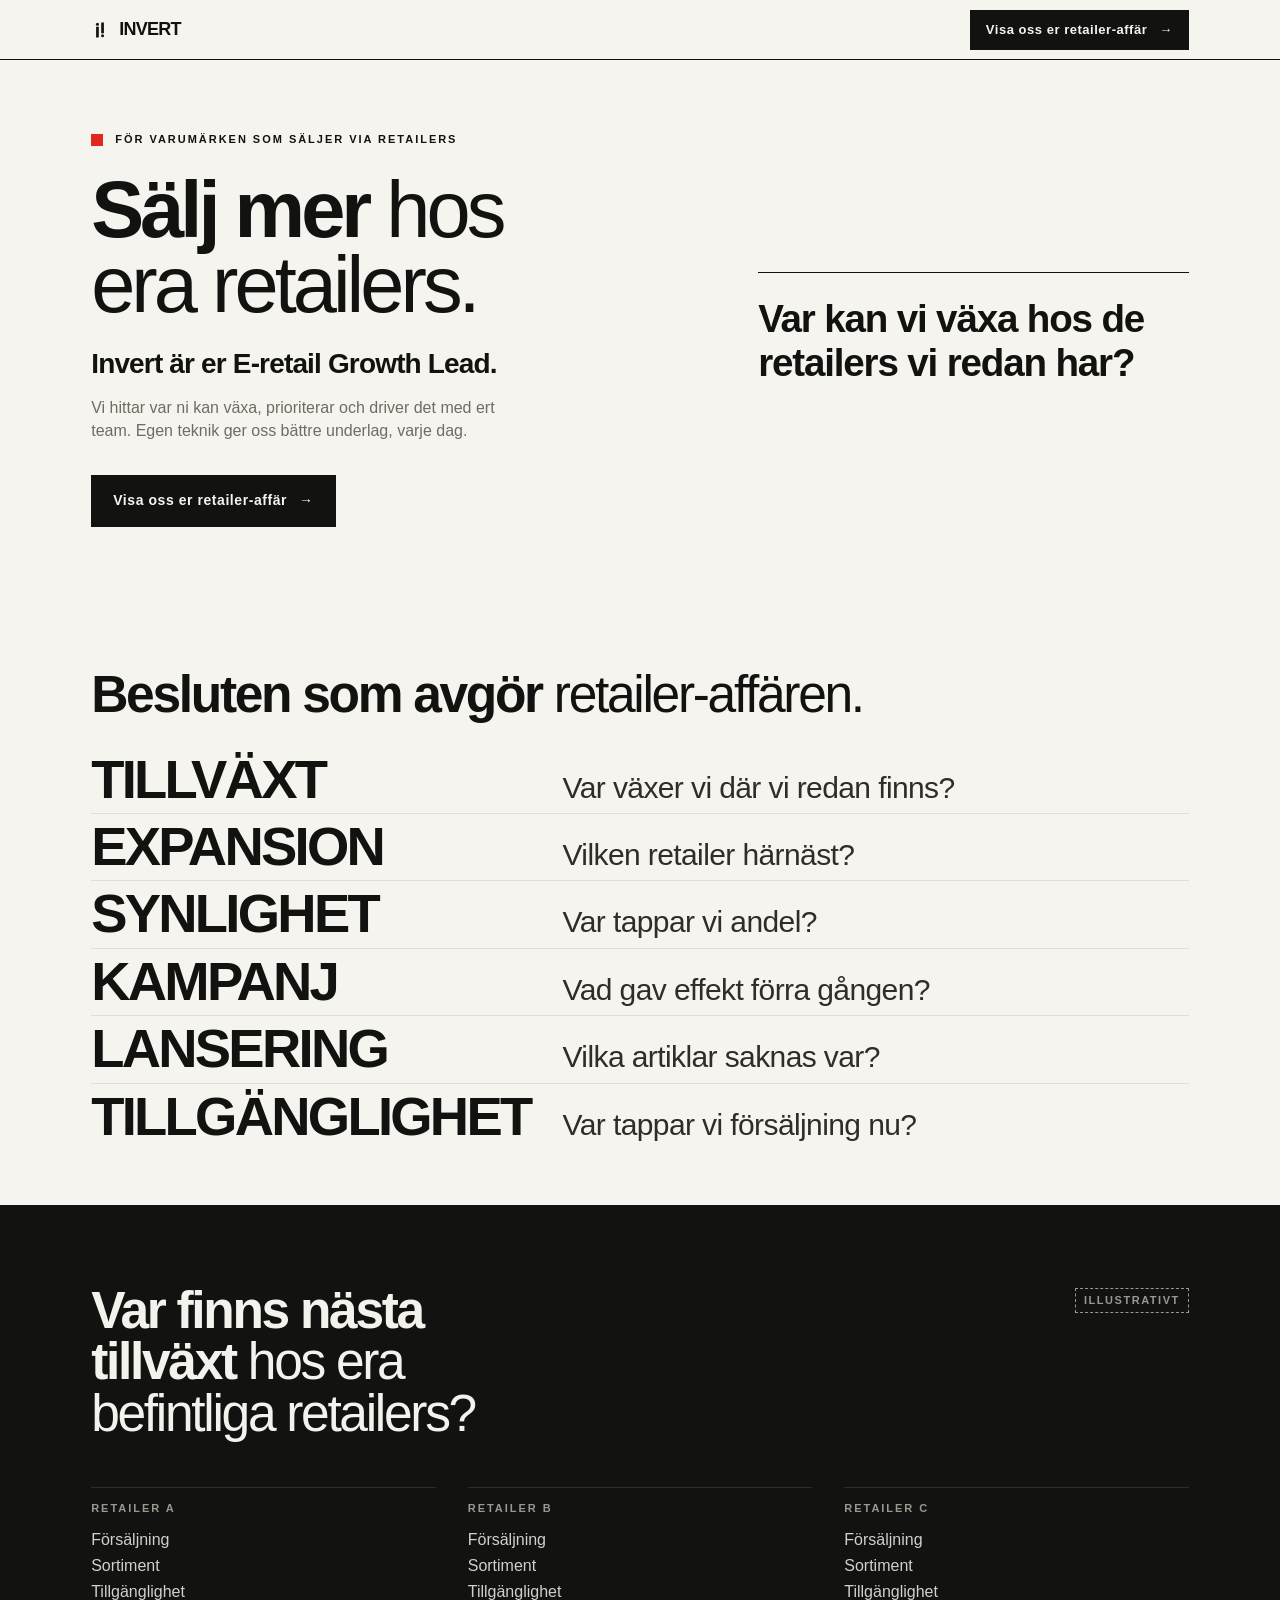
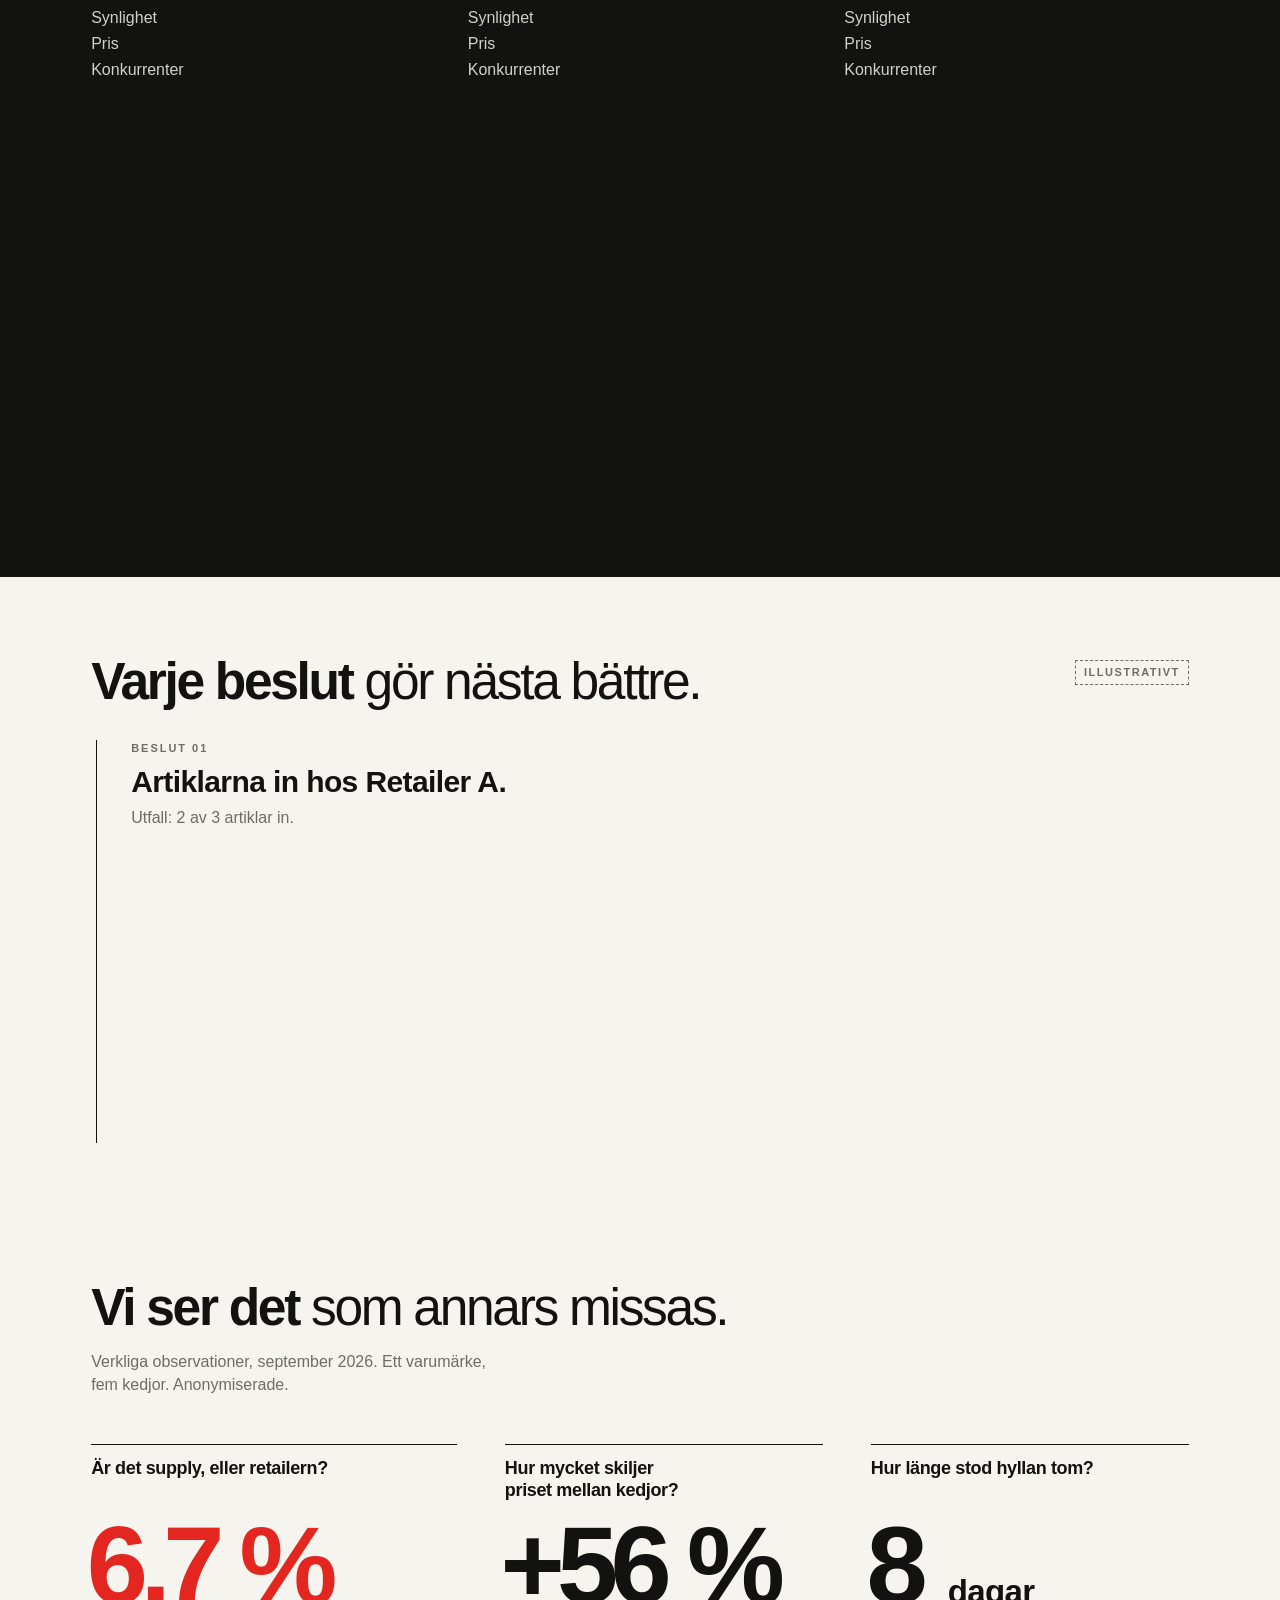
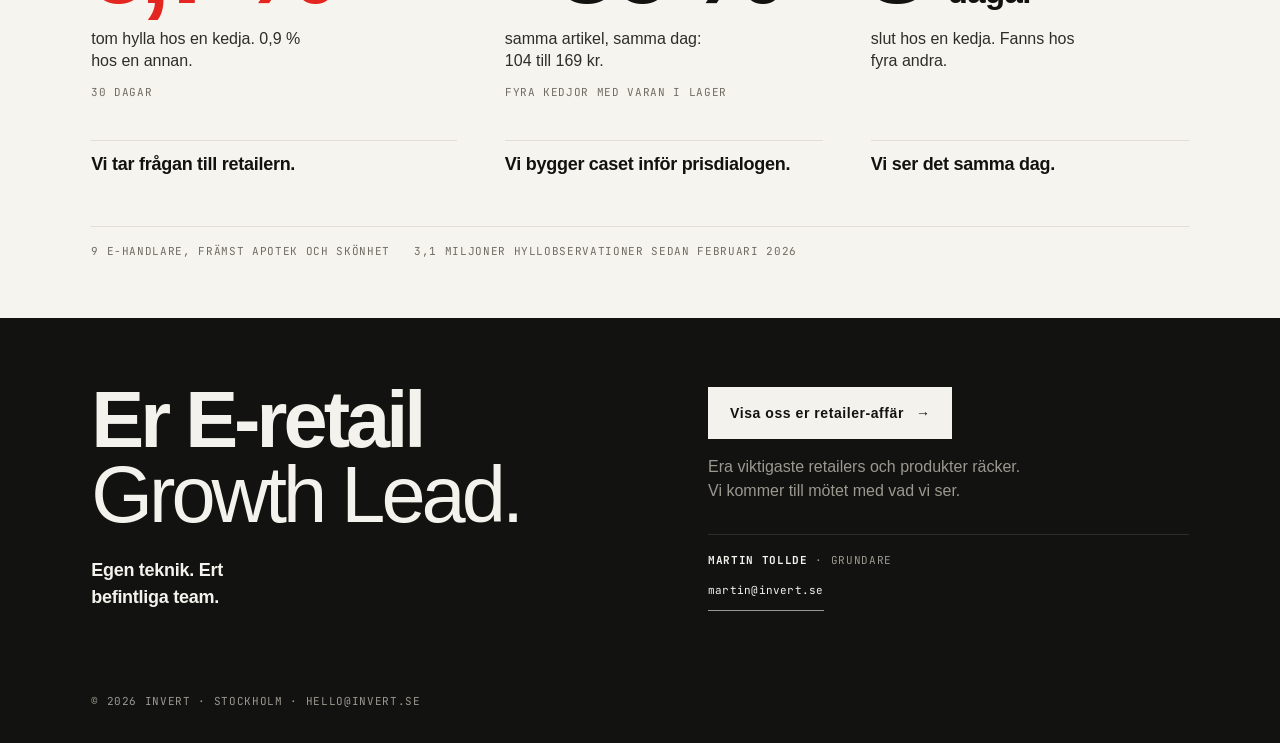
==== commit 3e071251: "copy: CTA-raden = Egen teknik. Ert befintliga team. Co-Authored-By: Claude Fable 5.1 <noreply@anthro" ====
--- a/index.html
+++ b/index.html
@@ -410,7 +410,7 @@
   <div class="container">
     <div>
       <h2 id="h-buy">Er E-retail <em>Growth Lead.</em></h2>
-      <p class="one">En namngiven ansvarig. Egen teknik. Ert befintliga team.</p>
+      <p class="one">Egen teknik. Ert befintliga team.</p>
     </div>
     <div class="cta">
       <a class="btn" href="mailto:hello@invert.se?subject=Visa%20oss%20er%20retailer-aff%C3%A4r&body=Hej%2C%0A%0AVarum%C3%A4rke%3A%20%0AViktigaste%20retailers%3A%20%0AProdukter%20(valfritt)%3A%20%0A%0A">Visa oss er retailer-affär <span class="ar">→</span></a>
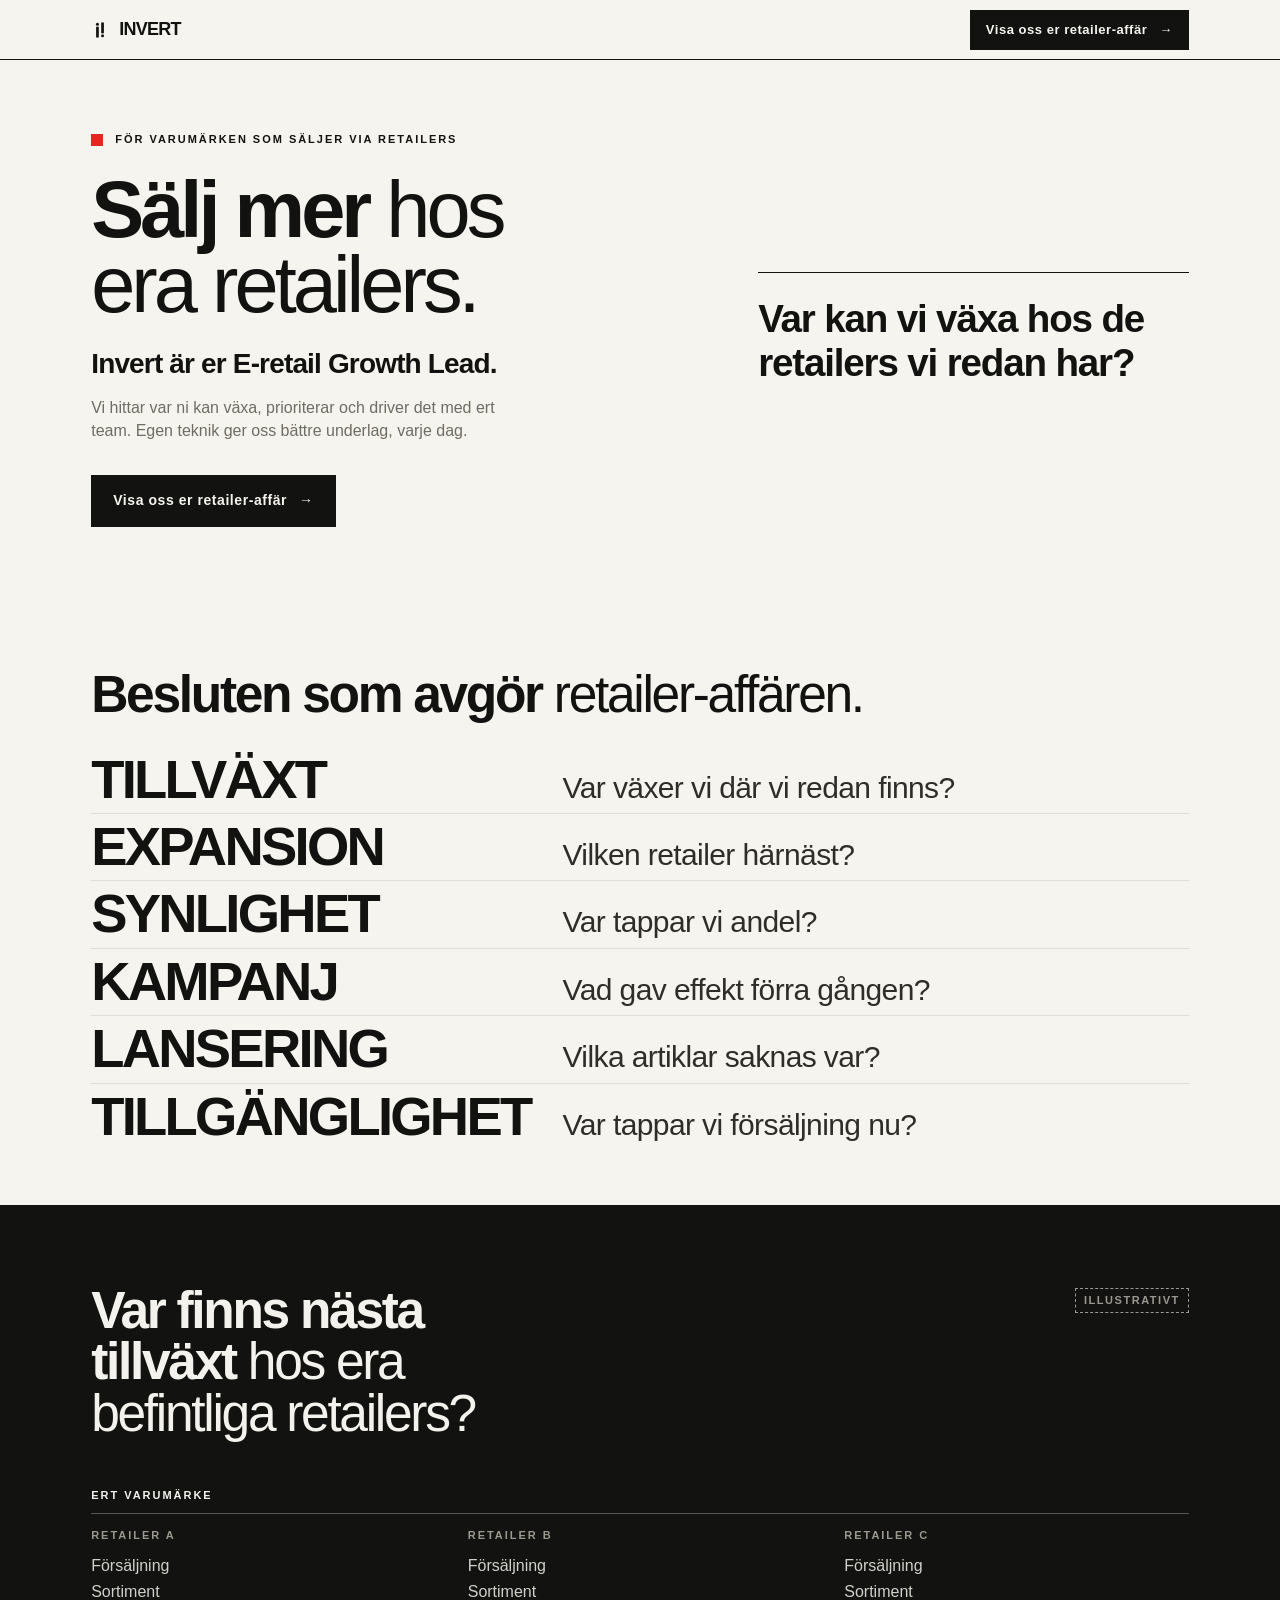
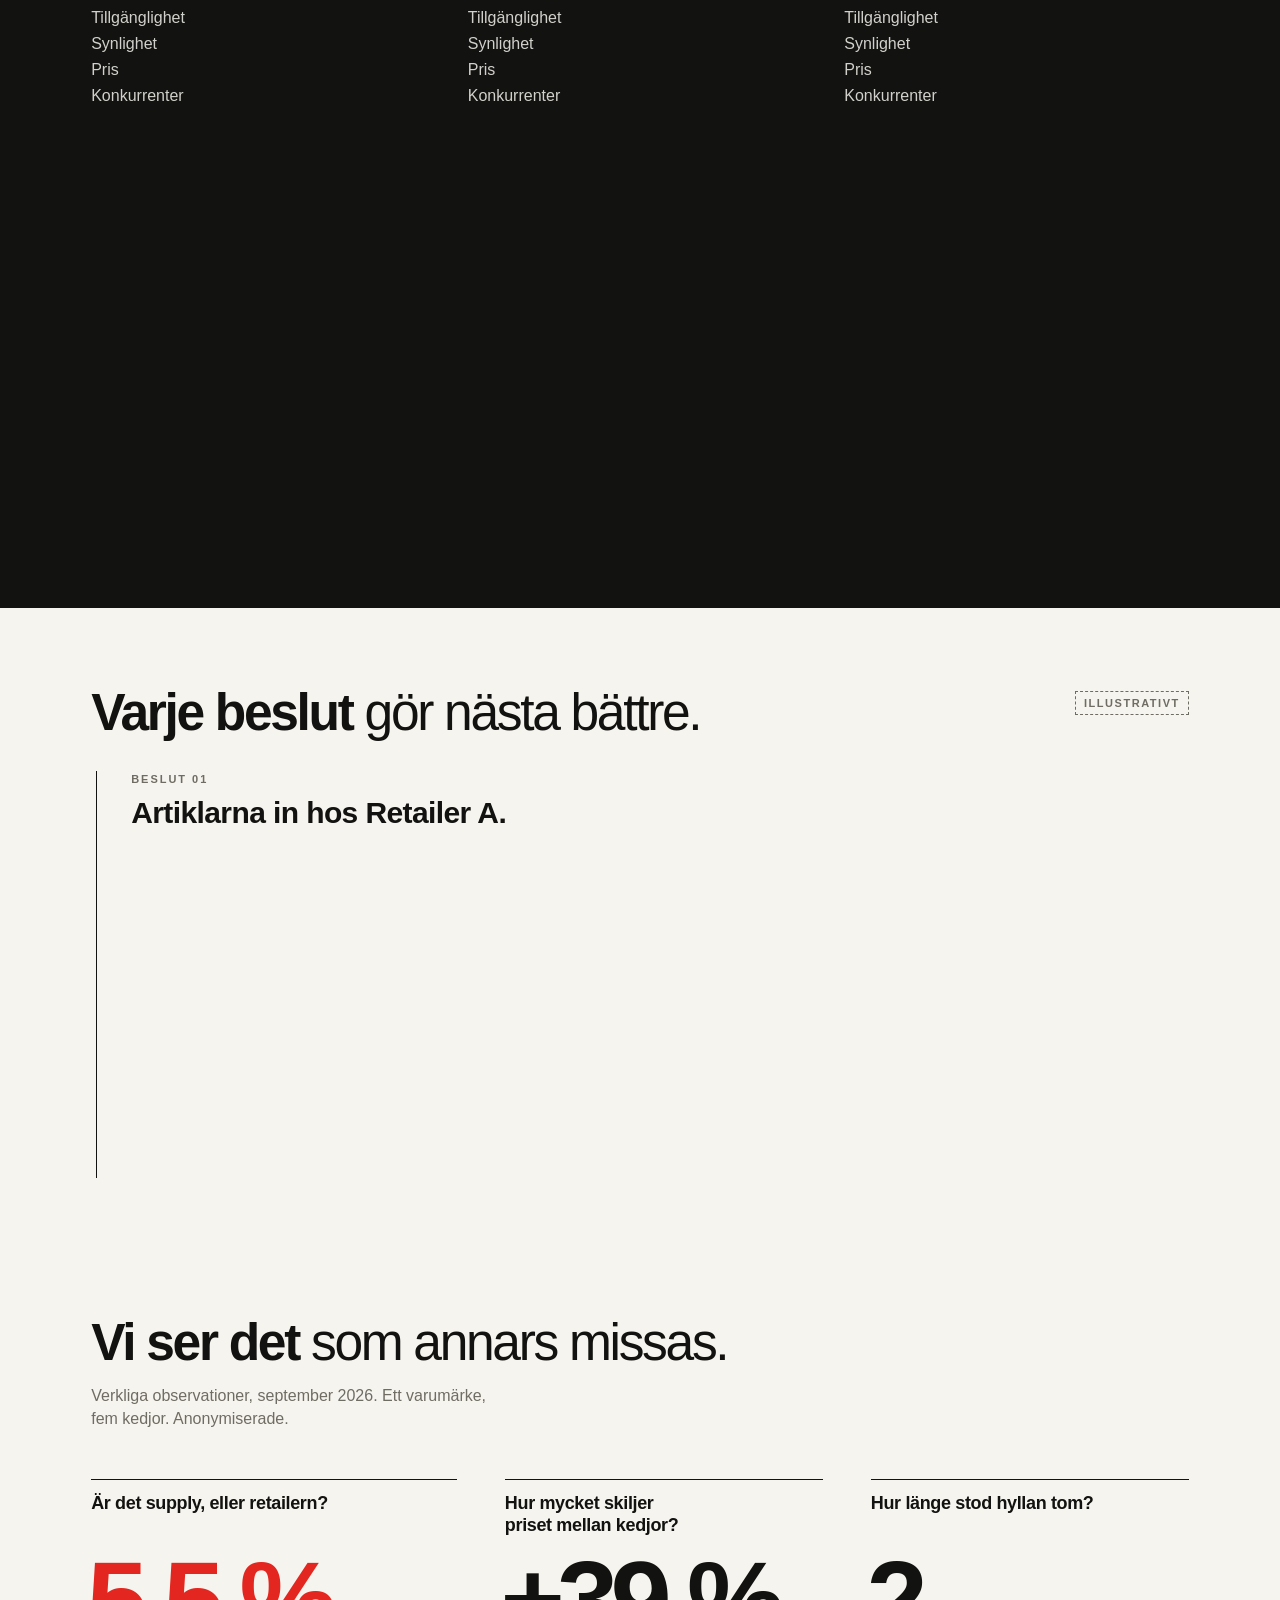
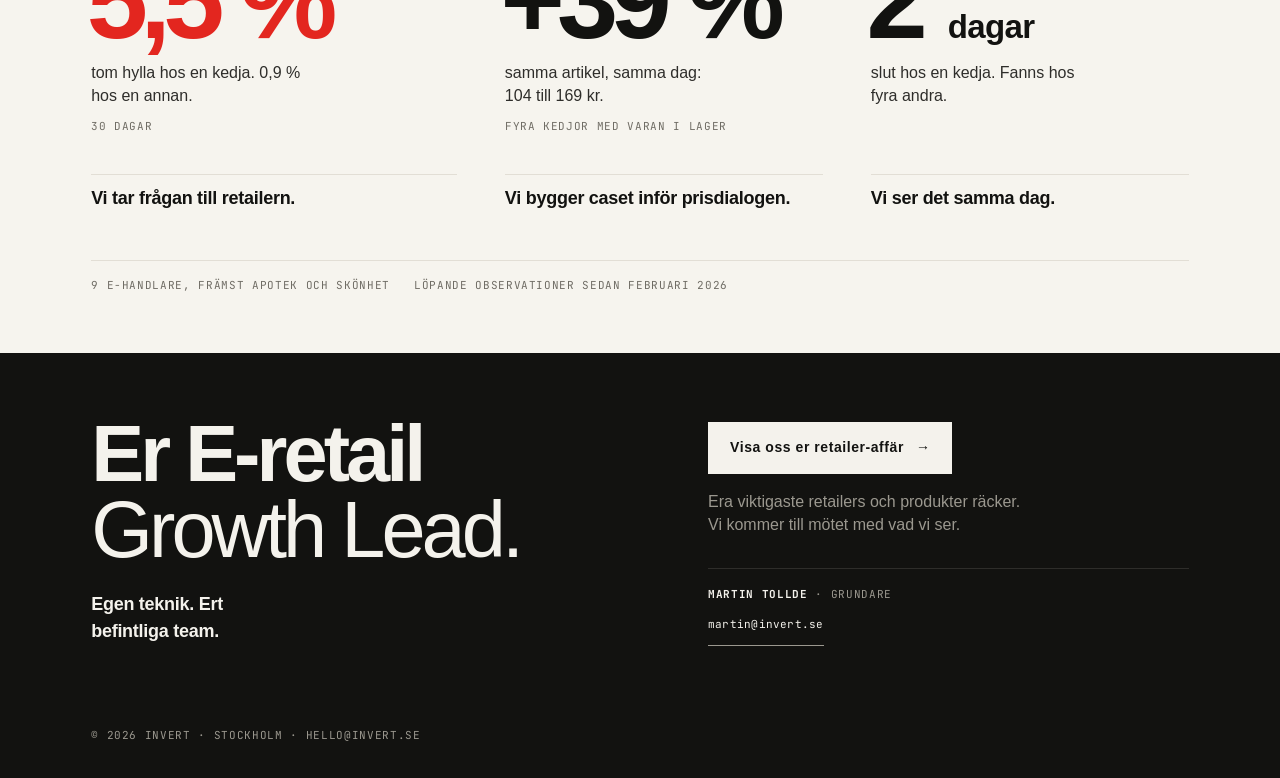
==== commit 3e2ae238: "Signature moments: Invert drives visible, brand premise first, outcomes become context - Three retai" ====
--- a/index.html
+++ b/index.html
@@ -130,8 +130,18 @@
 /* 03 three retailers: fixed tracks */
 .wow{padding:var(--sy) 0 calc(var(--sy) * .9)}
 .wow h2{max-width:16ch}
+.brand{margin-top:var(--s6);--branch:#57554f}
+.brand .lbl{display:block;color:var(--on-dark)}
+.brand + .tri{margin-top:var(--s2)}
 .tri{display:grid;gap:var(--s6) var(--s4);margin-top:var(--s6)}
-@media (min-width:1000px){.tri{grid-template-columns:repeat(3,1fr)}}
+@media (min-width:1000px){
+  .tri{grid-template-columns:repeat(3,1fr)}
+  .brand{position:relative;padding-bottom:10px}
+  .brand::after{content:"";position:absolute;left:0;right:0;bottom:0;height:1px;background:var(--branch);transform:scaleX(0);transform-origin:left;transition:transform .6s var(--ease)}
+  .wow.in .brand::after{transform:none}
+  .brand + .tri{margin-top:0}
+  .brand + .tri .rt{border-top-color:transparent}
+}
 .rt{border-top:1px solid var(--on-dark-line);padding-top:12px;display:grid;grid-template-rows:auto auto auto auto auto;align-content:start}
 .rt .lbl{color:var(--on-dark-muted);margin-bottom:10px}
 .sig{display:grid;grid-auto-rows:26px;margin-bottom:var(--s3)}
@@ -147,8 +157,11 @@
 .rt .d{font-size:var(--t-dec);font-weight:900;letter-spacing:-.04em;line-height:1;text-transform:uppercase;max-width:15ch;text-wrap:balance;opacity:0;transform:translateY(10px);transition:opacity .5s var(--ease) .12s,transform .5s var(--ease) .12s}
 @media (min-width:1000px){.rt .d{min-height:3em}}
 .rt[data-step="4"] .d,.rt[data-step="5"] .d{opacity:1;transform:none}
-.rt .own{display:block;margin-top:10px;font-size:var(--t-small);color:var(--on-dark-muted);opacity:0;transition:opacity .35s var(--ease)}
+.rt .own{display:flex;align-items:center;gap:10px;margin-top:12px;font-size:var(--t-strong);font-weight:800;letter-spacing:-.01em;line-height:1.2;color:var(--on-dark);opacity:0;transition:opacity .35s var(--ease)}
+.rt .own .mk{display:block;width:12px;height:12px;background:var(--signal);flex:none;transform:scale(0);transition:transform .35s var(--ease)}
+.rt .own .rl{color:var(--signal);font-weight:400;opacity:0;transform:translateX(-6px);transition:opacity .35s var(--ease) .15s,transform .45s var(--ease) .15s}
 .rt[data-step="5"] .own{opacity:1}
+.rt[data-step="5"] .own .mk,.rt[data-step="5"] .own .rl{opacity:1;transform:none}
 .tri-line{margin-top:var(--s6);font-size:var(--t-h1);font-weight:800;letter-spacing:-.045em;line-height:1;max-width:32ch;text-wrap:balance;opacity:0;transform:translateY(14px);transition:opacity .5s var(--ease),transform .5s var(--ease)}
 .wow[data-done] .tri-line{opacity:1;transform:none}
 .act{margin-top:var(--s3);padding:var(--s3) var(--s3);background:var(--signal);color:#fff;font-size:var(--t-strong);font-weight:800;letter-spacing:-.01em;opacity:0;transform:translateY(14px);transition:opacity .5s var(--ease) .35s,transform .5s var(--ease) .35s}
@@ -175,12 +188,14 @@
 .ev .node{position:absolute;left:-40px;top:2px;width:12px;height:12px;background:var(--signal);opacity:0;transform:scale(.5);transition:opacity .35s var(--ease),transform .35s var(--ease),background .4s var(--ease)}
 .ev .node.ink{background:var(--ink)}
 .ev .lbl{display:block;margin-bottom:8px}
-.ctx{position:relative;display:flex;gap:14px;align-items:center;height:16px;margin-bottom:10px}
-.ctx::before{content:"";position:absolute;left:-39px;top:7px;width:28px;height:1px;background:var(--line)}
-.ctx li{display:inline-flex;align-items:center;gap:6px;height:16px;font-size:var(--t-label);font-weight:700;letter-spacing:.12em;text-transform:uppercase;color:var(--muted);opacity:0;transition:opacity .3s var(--ease)}
+.ctx{position:relative;display:flex;gap:16px;align-items:center;height:18px;margin-bottom:10px}
+.ctx::before{content:"";position:absolute;left:-39px;top:8px;width:28px;height:1px;background:var(--line)}
+.ctx li{display:inline-flex;align-items:center;gap:6px;height:18px;font-size:var(--t-small);font-weight:700;letter-spacing:-.005em;color:var(--ink);opacity:0;transition:opacity .3s var(--ease)}
 .ctx .sq{display:block;width:12px;height:12px;background:var(--ink);flex:none}
 .ev .d{font-size:var(--t-h2);font-weight:800;letter-spacing:-.02em;line-height:1.2;max-width:28ch}
 .ev .out{margin-top:6px;font-size:var(--t-body);color:var(--muted);opacity:0;transform:translateY(6px);transition:opacity .45s var(--ease),transform .45s var(--ease)}
+.ev .out .sq{display:inline-block;width:12px;height:12px;margin-right:8px;vertical-align:-1px;background:var(--signal);transition:background .4s var(--ease)}
+.ev .out .sq.ink{background:var(--ink)}
 .fly{position:absolute;width:12px;height:12px;background:var(--signal);z-index:2;pointer-events:none;transition:transform .6s var(--ease)}
 .tl-line{margin-top:var(--s4);font-size:var(--t-strong);font-weight:800;letter-spacing:-.015em;max-width:44ch;opacity:0;transform:translateY(12px);transition:opacity .5s var(--ease),transform .5s var(--ease)}
 .tl-line span{font-weight:400;color:var(--muted)}
@@ -229,6 +244,7 @@
   .sig li,.sig li i,.rt .d,.rt .own,.tri-line,.act,.ev,.ev .out,.ctx li,.tl-line{opacity:1!important;transform:none!important}
   .sig li:not([data-rel]){opacity:.22!important}
   .rt .line{transform:scaleX(1)!important}
+  .rt .own .mk,.rt .own .rl,.brand::after{opacity:1!important;transform:none!important}
   .ev .node{opacity:1;transform:none}
   .loop .tl::before{transform:scaleY(1)}
 }
@@ -290,6 +306,7 @@
       <h2 id="h-wow" class="rise" style="--i:0">Var finns nästa tillväxt <em>hos era befintliga retailers?</em></h2>
       <span class="chip rise" style="--i:1">Illustrativt</span>
     </div>
+    <div class="brand rise" style="--i:2" aria-hidden="true"><span class="lbl">Ert varumärke</span></div>
     <ol class="tri" id="tri" aria-label="Tre retailers, tre beslut">
       <li class="rt rise" style="--i:2" data-step="0">
         <span class="lbl">Retailer A</span>
@@ -303,7 +320,7 @@
         </ul>
         <span class="line" aria-hidden="true"></span>
         <p class="d">Få in artiklarna som saknas.</p>
-        <span class="own">→ KAM</span>
+        <span class="own"><i class="mk" aria-hidden="true"></i>Invert<span class="rl">→</span>KAM</span>
       </li>
       <li class="rt rise" style="--i:3" data-step="0">
         <span class="lbl">Retailer B</span>
@@ -317,7 +334,7 @@
         </ul>
         <span class="line" aria-hidden="true"></span>
         <p class="d">Säkra hyllan innan nästa kampanj.</p>
-        <span class="own">→ Supply + KAM</span>
+        <span class="own"><i class="mk" aria-hidden="true"></i>Invert<span class="rl">→</span>Supply + KAM</span>
       </li>
       <li class="rt rise" style="--i:4" data-step="0">
         <span class="lbl">Retailer C</span>
@@ -331,10 +348,10 @@
         </ul>
         <span class="line" aria-hidden="true"></span>
         <p class="d">Ta mer plats i kategorin.</p>
-        <span class="own">→ Media + KAM</span>
+        <span class="own"><i class="mk" aria-hidden="true"></i>Invert<span class="rl">→</span>Media + KAM</span>
       </li>
     </ol>
-    <p class="tri-line">Samma varumärke. Tre retailers. <em>Tre olika beslut.</em></p>
+    <p class="tri-line">Samma varumärke. Tre&nbsp;retailers. <em>Tre olika beslut.</em></p>
     <p class="act">Vi driver nästa steg med rätt personer i ert team.</p>
   </div>
 </section>
@@ -352,21 +369,21 @@
         <i class="node" aria-hidden="true"></i>
         <span class="lbl">Beslut 01</span>
         <p class="d">Artiklarna in hos Retailer A.</p>
-        <p class="out">Utfall: 2 av 3 artiklar in.</p>
+        <p class="out"><i class="sq" aria-hidden="true"></i>Utfall: 2 av 3 artiklar in.</p>
       </li>
       <li class="ev" id="ev2">
         <i class="node" aria-hidden="true"></i>
         <span class="lbl">Beslut 02</span>
         <ul class="ctx" aria-label="Med lärdomar från"><li><i class="sq" aria-hidden="true"></i>2 av 3 in</li></ul>
         <p class="d">Kampanjen hos Retailer B.</p>
-        <p class="out">Utfall: hyllan höll kampanjen.</p>
+        <p class="out"><i class="sq" aria-hidden="true"></i>Utfall: hyllan höll kampanjen.</p>
       </li>
       <li class="ev" id="ev3">
         <i class="node" aria-hidden="true"></i>
         <span class="lbl">Beslut 03</span>
         <ul class="ctx" aria-label="Med lärdomar från"><li><i class="sq" aria-hidden="true"></i>2 av 3 in</li><li><i class="sq" aria-hidden="true"></i>Hyllan höll</li></ul>
         <p class="d">Förhandlingen med Retailer C.</p>
-        <p class="out">Utfall: mäts.</p>
+        <p class="out"><i class="sq" aria-hidden="true"></i>Utfall: mäts.</p>
       </li>
     </ol>
     <p class="tl-line" id="tlline">Vi sparar vad ni gjorde och vad som hände. <span>Nästa beslut börjar där det förra slutade.</span></p>
@@ -401,7 +418,7 @@
         <p class="so">Vi ser det samma dag.</p>
       </article>
     </div>
-    <p class="strip mono rise" style="--i:5"><span>9 e-handlare, främst apotek och skönhet</span><span>3,1 miljoner hyllobservationer sedan februari 2026</span></p>
+    <p class="strip mono rise" style="--i:5"><span>9 e-handlare, främst apotek och skönhet</span><span>Löpande observationer sedan februari 2026</span></p>
   </div>
 </section>
 
@@ -473,21 +490,21 @@
   }
   function runLoop(){
     var ev=[1,2,3].map(function(i){ return d.getElementById('ev'+i); });
-    var node=ev.map(function(e){ return e.querySelector('.node'); });
+    var node=ev.map(function(e){ return e.querySelector('.node'); }), sq=ev.map(function(e){ return e.querySelector('.out .sq'); });
     var acc=0; function at(ms,fn){ acc+=ms; setTimeout(fn,acc); }
     at(300,function(){ ev[0].classList.add('on'); });
     at(700,function(){ on('.out',ev[0]); });
     at(600,function(){ node[0].classList.add('on'); });
     at(700,function(){ ev[1].classList.add('on'); });
-    at(350,function(){ fly(node[0],ev[1].querySelector('.ctx li'),function(){ node[0].classList.add('ink'); }); });
+    at(350,function(){ fly(sq[0],ev[1].querySelector('.ctx li'),function(){ node[0].classList.add('ink'); sq[0].classList.add('ink'); }); });
     at(700,function(){ on('.out',ev[1]); });
     at(500,function(){ node[1].classList.add('on'); });
     at(700,function(){ ev[2].classList.add('on'); });
-    at(350,function(){ var c=ev[2].querySelectorAll('.ctx li'); fly(node[0],c[0]); setTimeout(function(){ fly(node[1],c[1],function(){ node[1].classList.add('ink'); }); },120); });
+    at(350,function(){ var c=ev[2].querySelectorAll('.ctx li'); fly(sq[0],c[0]); setTimeout(function(){ fly(sq[1],c[1],function(){ node[1].classList.add('ink'); sq[1].classList.add('ink'); }); },120); });
     at(700,function(){ on('.out',ev[2]); });
     at(500,function(){ node[2].classList.add('on'); d.getElementById('tlline').classList.add('on'); });
   }
-  function loopFinal(){ on('.ev,.out,.node,.ctx li,.tl-line',loop); loop.querySelectorAll('.node').forEach(function(nd,i){ if(i<2) nd.classList.add('ink'); }); }
+  function loopFinal(){ on('.ev,.out,.node,.ctx li,.tl-line',loop); loop.querySelectorAll('.node,.out .sq').forEach(function(nd){ if(!nd.closest('#ev3')) nd.classList.add('ink'); }); }
 
   /* MOMENT 4: proof numbers */
   function countUp(el){
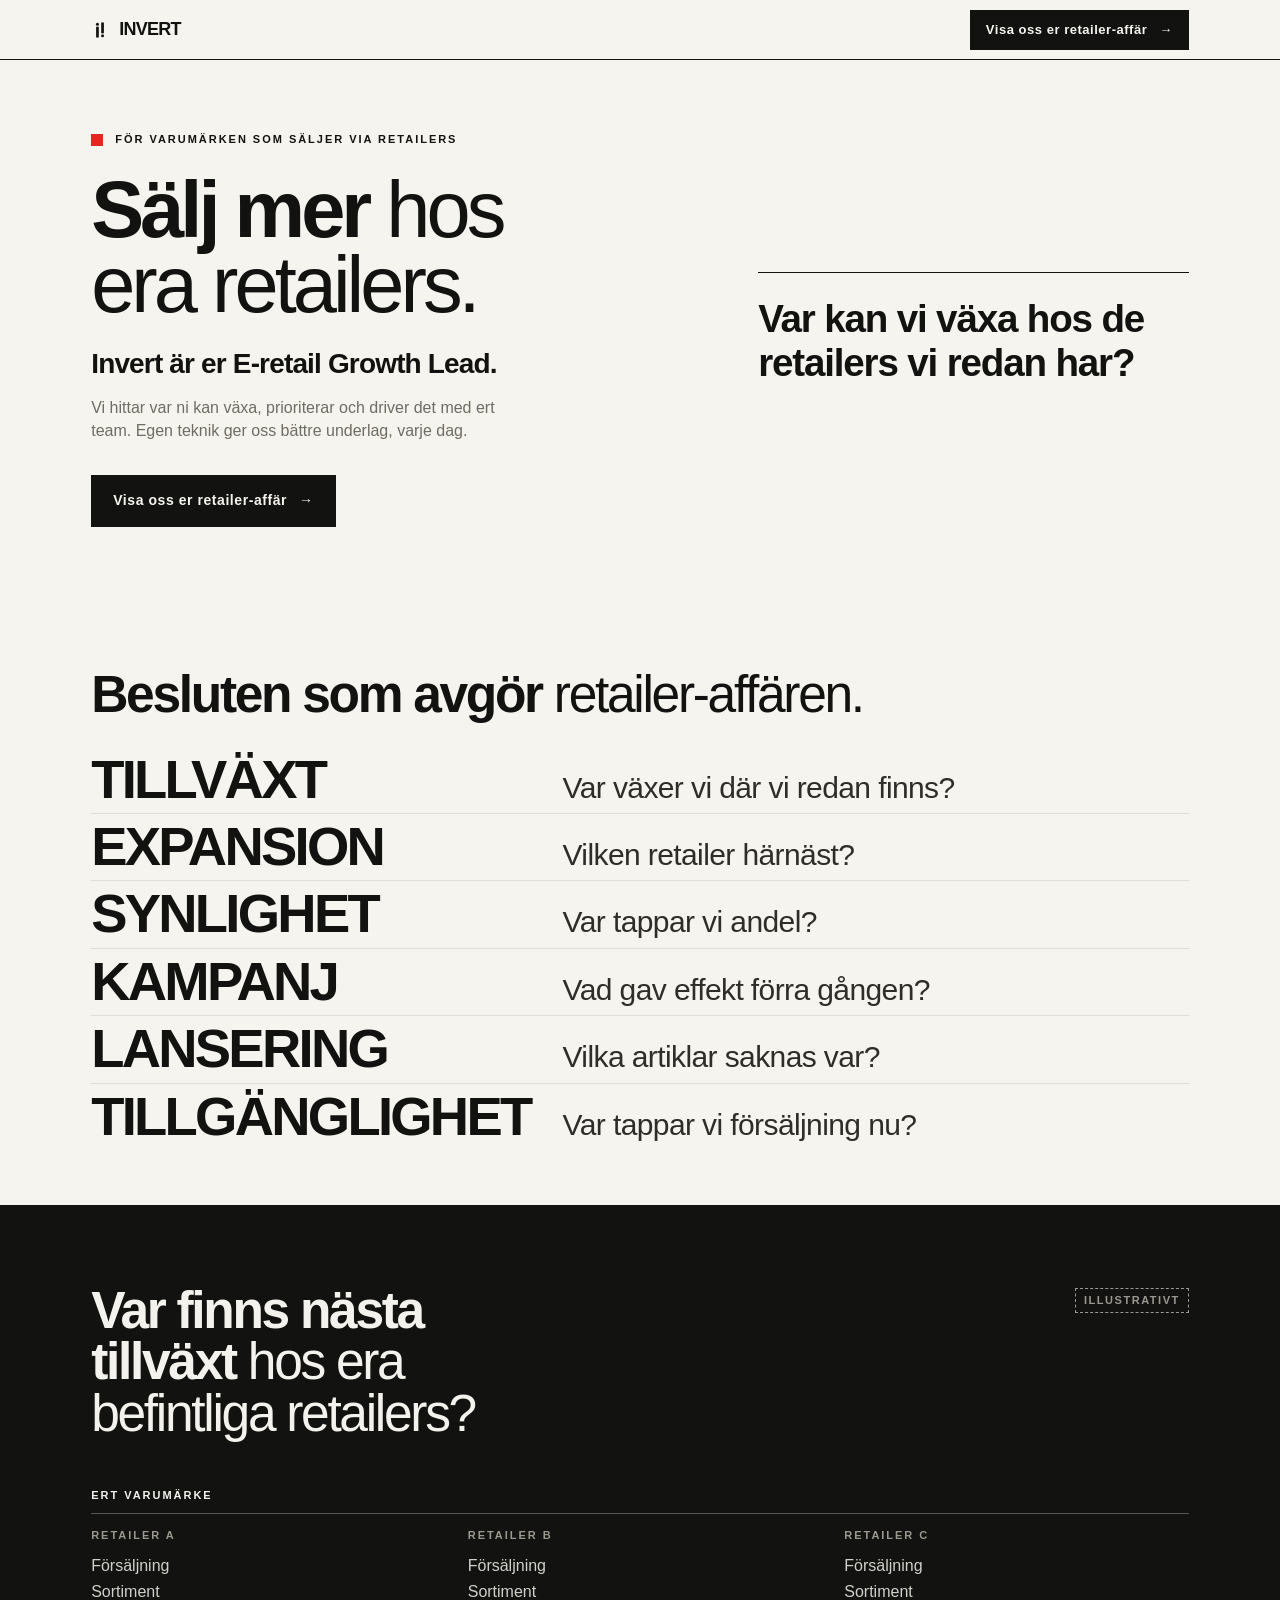
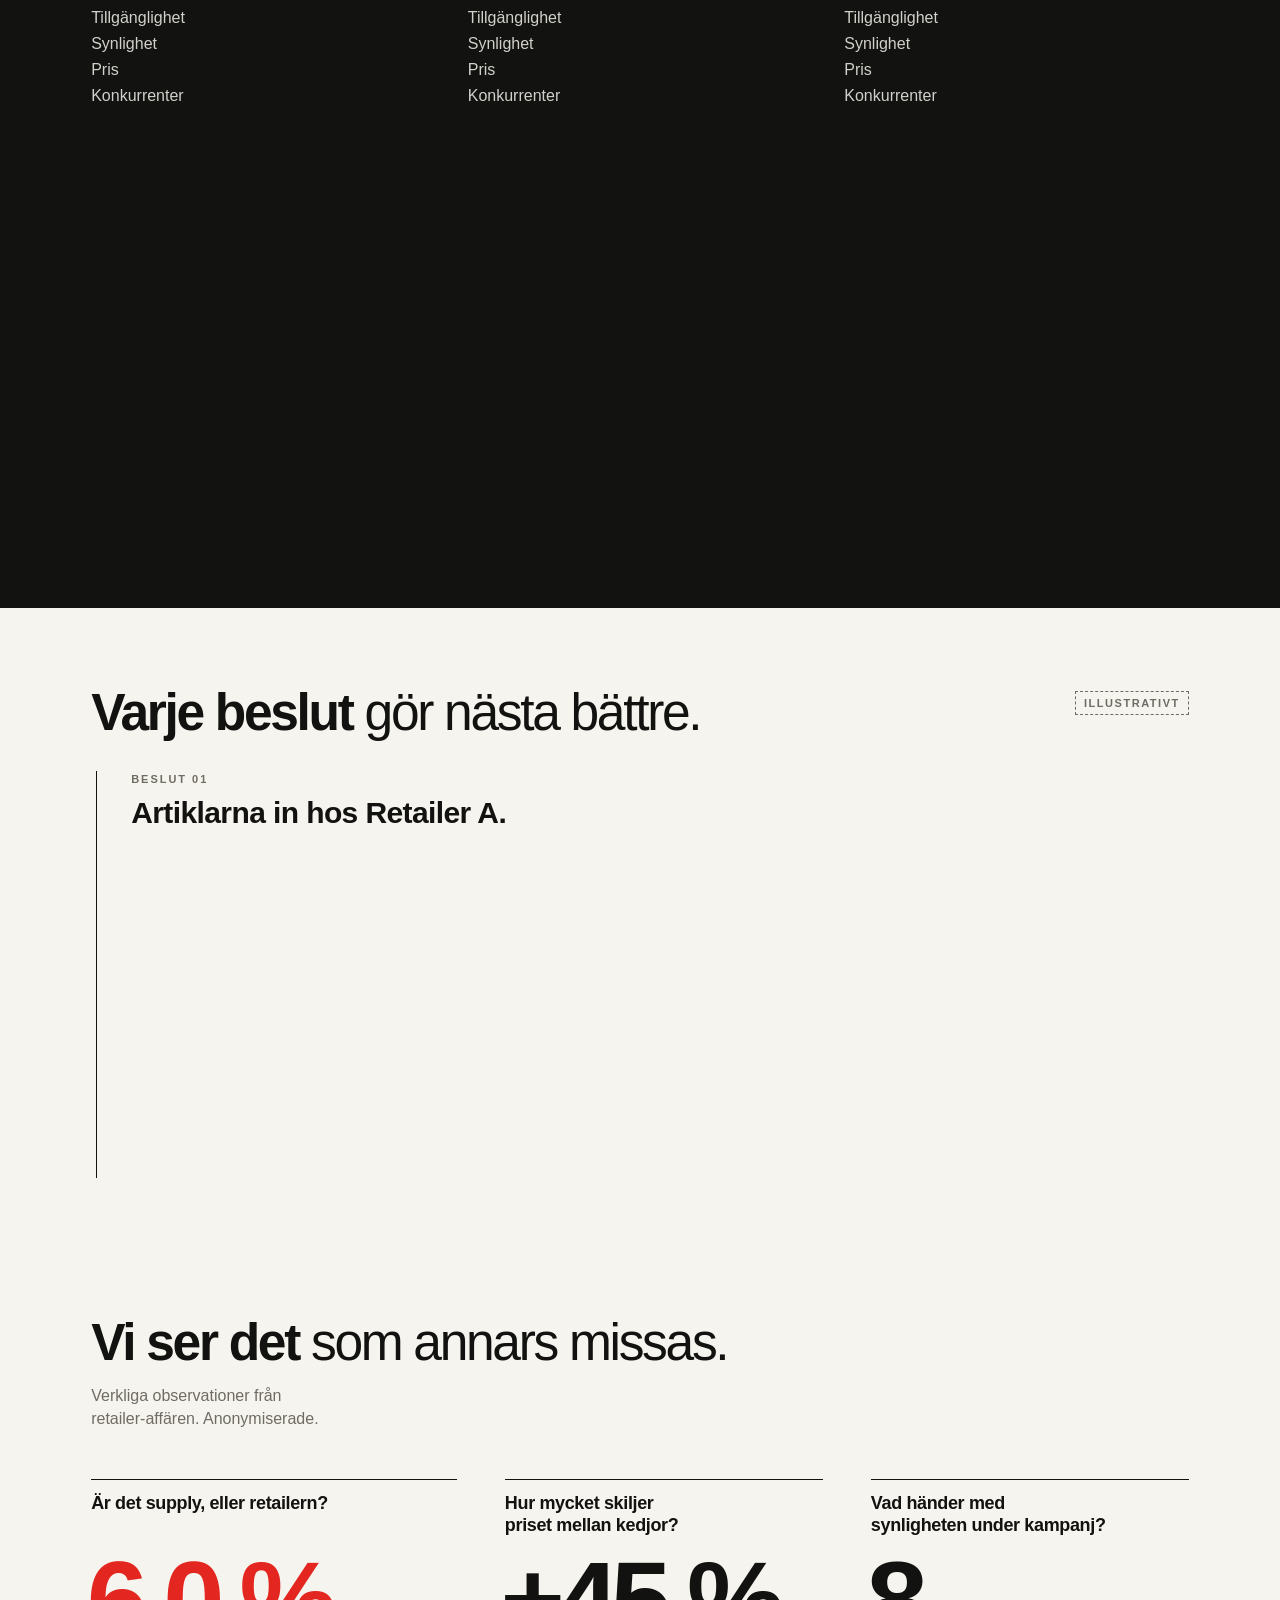
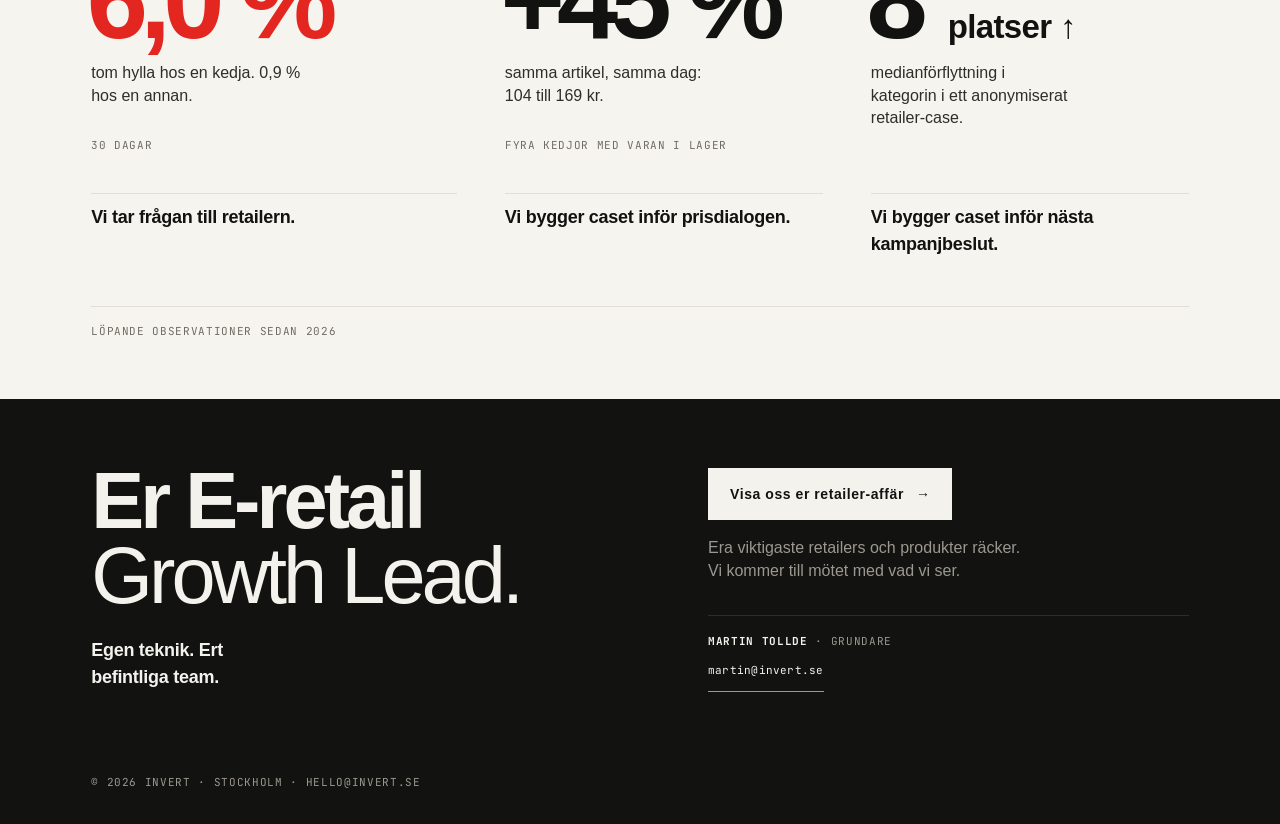
==== commit 77fb2466: "Proof: third card from another commercial dimension; drop coverage count - Replace the 11-day stock-" ====
--- a/index.html
+++ b/index.html
@@ -207,7 +207,7 @@
 @media (min-width:900px){.proofs{grid-template-columns:1.15fr 1fr 1fr;grid-template-rows:auto auto auto auto auto}}
 .pf{border-top:1px solid var(--ink);padding-top:12px;display:flex;flex-direction:column}
 @media (min-width:900px){
-  @supports (grid-template-rows:subgrid){.pf{display:grid;grid-template-rows:subgrid;grid-row:span 5;row-gap:0}.pf .so{grid-row:5}}
+  @supports (grid-template-rows:subgrid){.pf{display:grid;grid-template-rows:subgrid;grid-row:span 5;row-gap:0}.pf .so{grid-row:5}#bevis .pf .so{margin-top:var(--s2)}}
 }
 .pf .q{font-size:var(--t-strong);font-weight:800;letter-spacing:-.02em;line-height:1.25;text-wrap:balance}
 .pf .num{font-size:var(--t-num);font-weight:900;letter-spacing:-.07em;line-height:.85;margin:var(--s2) 0 var(--s2) -.04em;font-variant-numeric:tabular-nums;white-space:nowrap}
@@ -395,7 +395,7 @@
 <section class="section" id="bevis" aria-labelledby="h-proof" data-reveal>
   <div class="container">
     <h2 id="h-proof" class="rise" style="--i:0">Vi ser det <em>som annars missas.</em></h2>
-    <p class="support rise" style="--i:1">Verkliga observationer, september 2026. Ett varumärke, fem kedjor. Anonymiserade.</p>
+    <p class="support rise" style="--i:1">Verkliga observationer från retailer‑affären. Anonymiserade.</p>
     <div class="proofs">
       <article class="pf rise" style="--i:2">
         <p class="q">Är det supply, eller retailern?</p>
@@ -412,13 +412,13 @@
         <p class="so">Vi bygger caset inför prisdialogen.</p>
       </article>
       <article class="pf rise" style="--i:4">
-        <p class="q">Hur länge stod hyllan tom?</p>
-        <p class="num"><span data-count="11" data-dec="0">11</span> <small>dagar</small></p>
-        <p class="what">slut hos en kedja. Fanns hos fyra andra.</p>
-        <p class="so">Vi ser det samma dag.</p>
+        <p class="q">Vad händer med synligheten under kampanj?</p>
+        <p class="num"><span data-count="16" data-dec="0">16</span> <small>platser ↑</small></p>
+        <p class="what">medianförflyttning i kategorin i ett anonymiserat retailer-case.</p>
+        <p class="so">Vi bygger caset inför nästa kampanjbeslut.</p>
       </article>
     </div>
-    <p class="strip mono rise" style="--i:5"><span>9 e-handlare, främst apotek och skönhet</span><span>Löpande observationer sedan februari 2026</span></p>
+    <p class="strip mono rise" style="--i:5"><span>Löpande observationer sedan 2026</span></p>
   </div>
 </section>
 
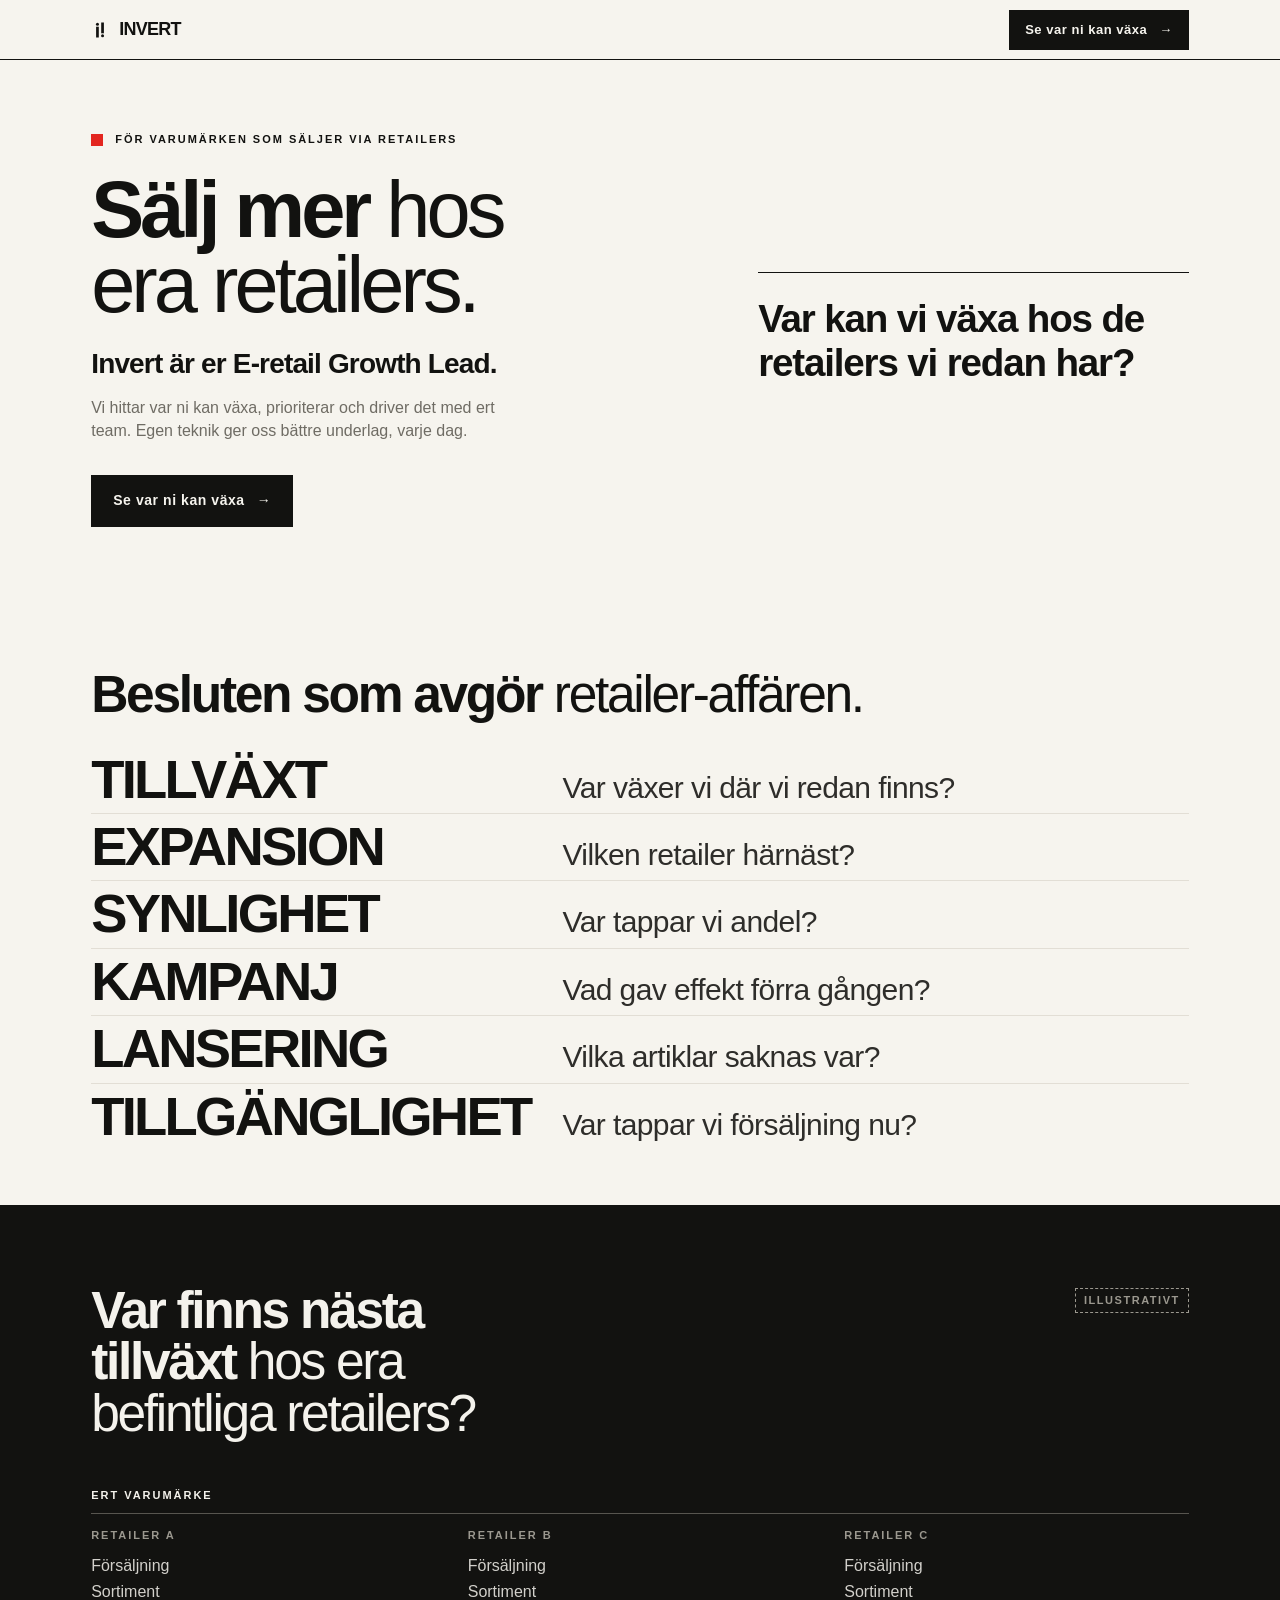
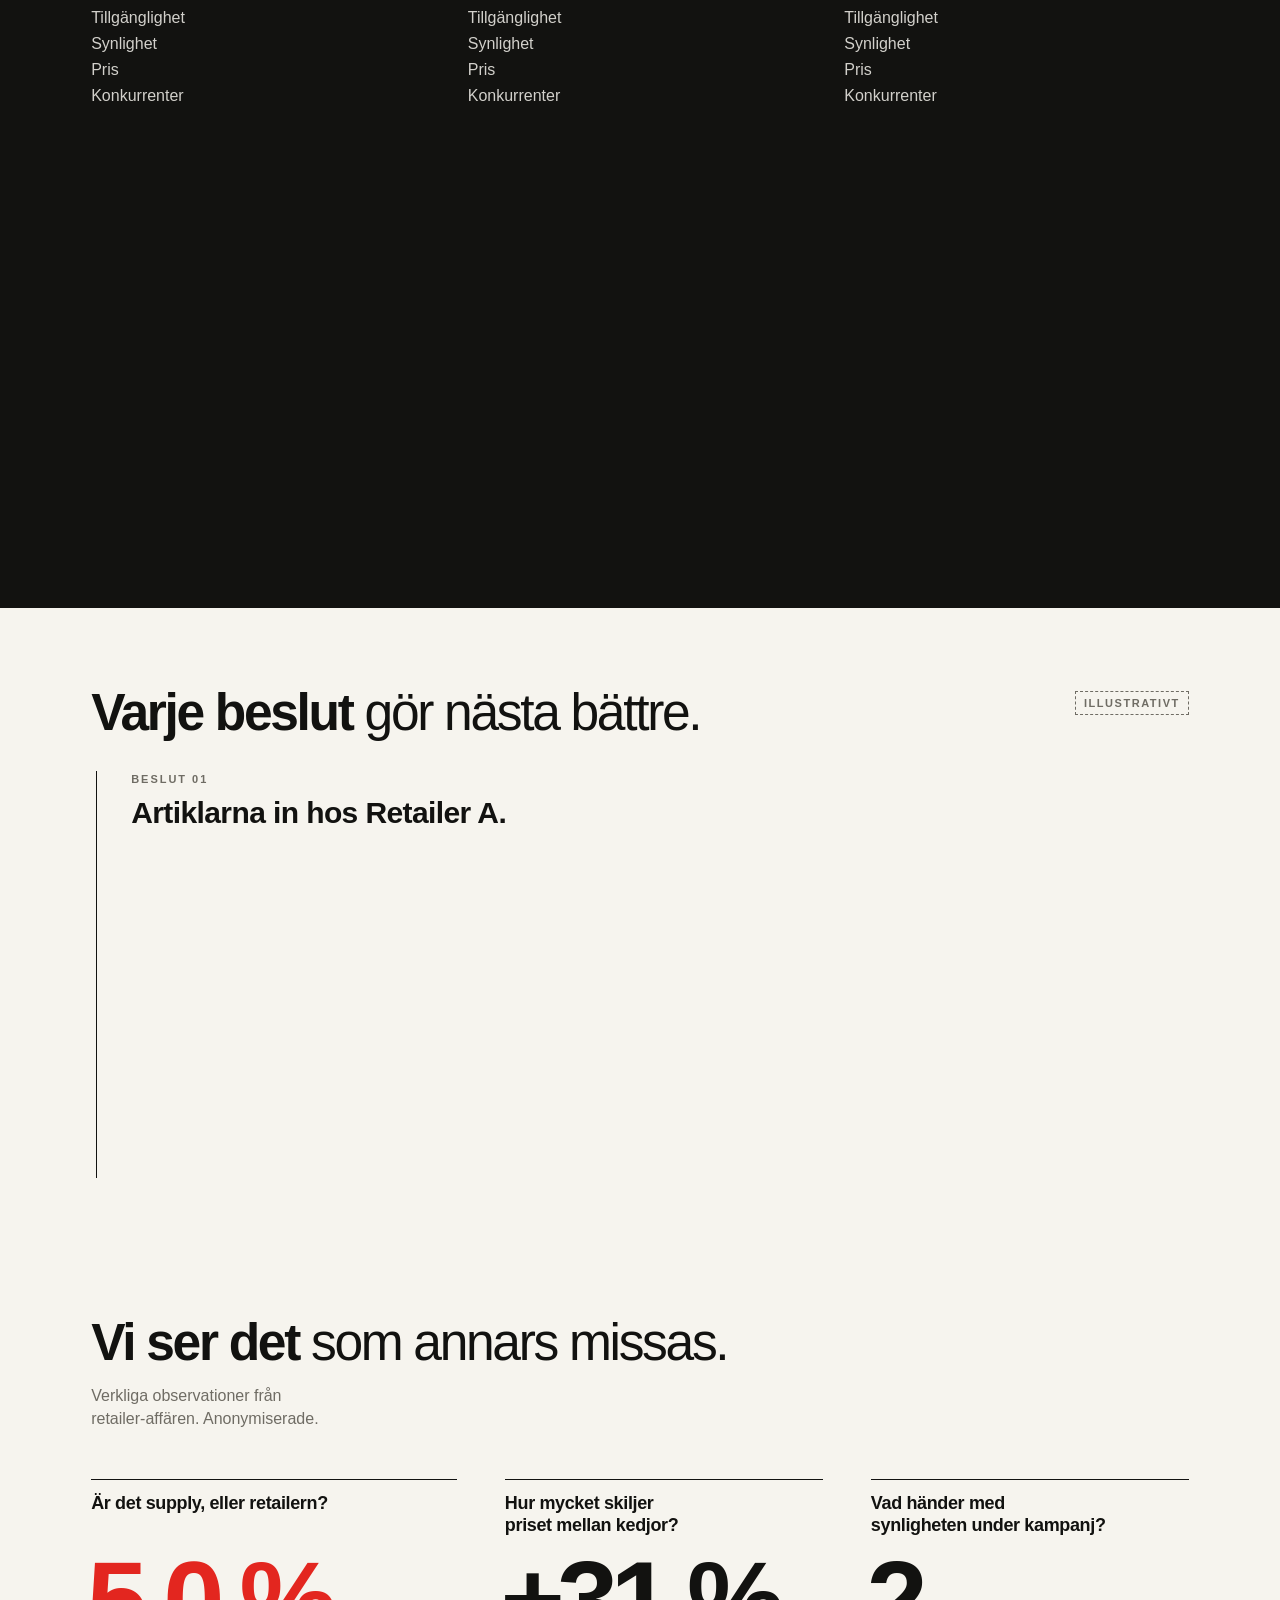
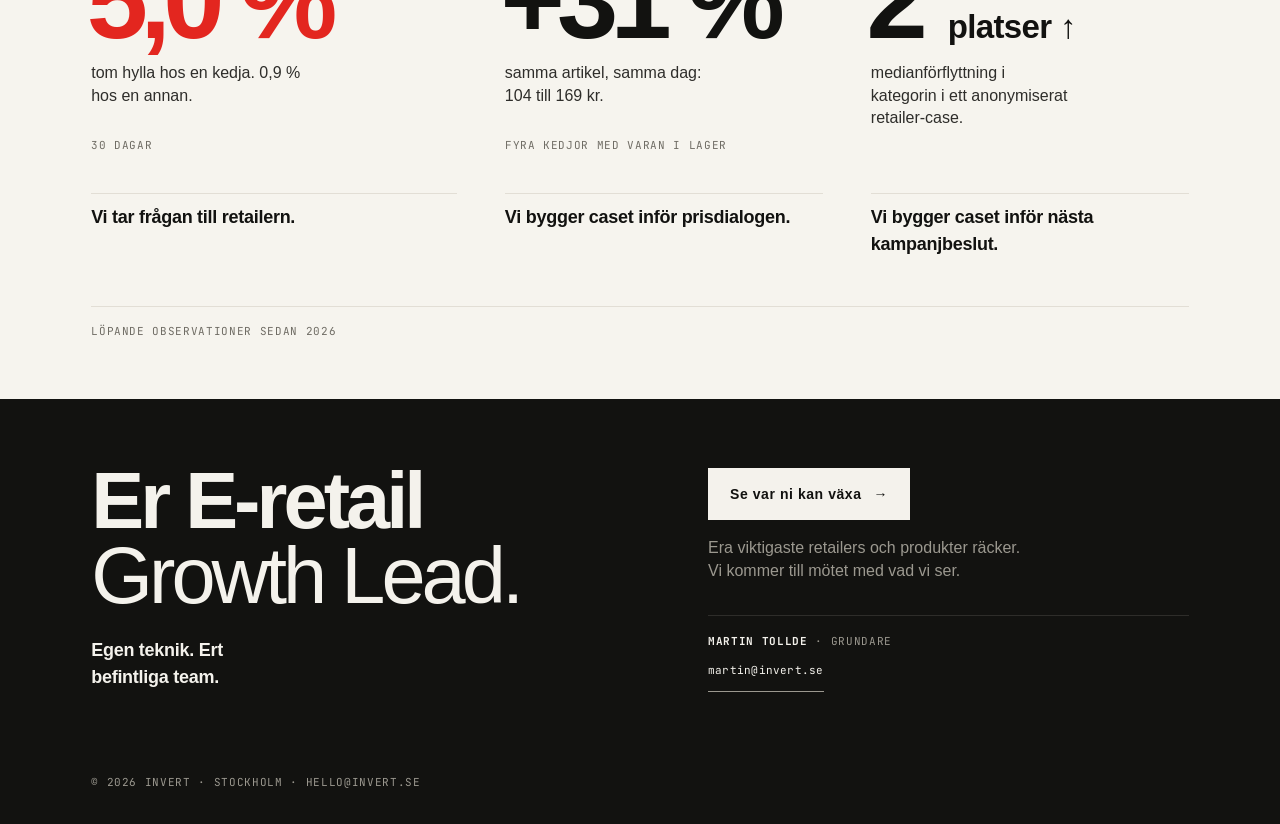
==== commit a6592d87: "copy: CTA = Se var ni kan växa → i hero, nav, sticky och slutsektion; mejlämne matchar Co-Authored-B" ====
--- a/index.html
+++ b/index.html
@@ -255,7 +255,7 @@
 <header class="nav">
   <div class="container">
     <a class="logo" href="#top" aria-label="Invert, till början"><svg viewBox="60 40 80 120" aria-hidden="true"><g fill="currentColor"><rect x="74" y="78" width="18" height="72"/><circle cx="83" cy="62" r="10"/><rect x="108" y="50" width="18" height="72"/><circle cx="117" cy="138" r="10"/></g></svg>Invert</a>
-    <a class="btn" href="#start">Visa oss er retailer-affär <span class="ar">→</span></a>
+    <a class="btn" href="#start">Se var ni kan växa <span class="ar">→</span></a>
   </div>
 </header>
 
@@ -269,7 +269,7 @@
       <h1 id="h1" class="rise" style="--i:1">Sälj mer <em>hos era retailers.</em></h1>
       <p class="sub rise" style="--i:2">Invert är er E-retail Growth Lead.</p>
       <p class="support rise" style="--i:3">Vi hittar var ni kan växa, prioriterar och driver det med ert team. Egen teknik ger oss bättre underlag, varje dag.</p>
-      <a class="btn rise" style="--i:4" href="#start">Visa oss er retailer-affär <span class="ar">→</span></a>
+      <a class="btn rise" style="--i:4" href="#start">Se var ni kan växa <span class="ar">→</span></a>
     </div>
     <div class="hq rise" style="--i:5">
       <h2 class="sr-only">Frågor vi hjälper er med</h2>
@@ -430,7 +430,7 @@
       <p class="one">Egen teknik. Ert befintliga team.</p>
     </div>
     <div class="cta">
-      <a class="btn" href="mailto:hello@invert.se?subject=Visa%20oss%20er%20retailer-aff%C3%A4r&body=Hej%2C%0A%0AVarum%C3%A4rke%3A%20%0AViktigaste%20retailers%3A%20%0AProdukter%20(valfritt)%3A%20%0A%0A">Visa oss er retailer-affär <span class="ar">→</span></a>
+      <a class="btn" href="mailto:hello@invert.se?subject=Se%20var%20vi%20kan%20v%C3%A4xa%20hos%20v%C3%A5ra%20retailers&body=Hej%2C%0A%0AVarum%C3%A4rke%3A%20%0AViktigaste%20retailers%3A%20%0AProdukter%20(valfritt)%3A%20%0A%0A">Se var ni kan växa <span class="ar">→</span></a>
       <p class="support">Era viktigaste retailers och produkter räcker. Vi kommer till mötet med vad vi ser.</p>
       <p class="person mono"><b>Martin Tollde</b> · Grundare<br><a href="mailto:martin@invert.se">martin@invert.se</a></p>
     </div>
@@ -442,7 +442,7 @@
   <div class="container">© 2026 Invert · Stockholm · <a href="mailto:hello@invert.se">hello@invert.se</a></div>
 </footer>
 
-<div class="sticky" id="sticky" data-show="false" aria-hidden="true"><a class="btn" href="mailto:hello@invert.se?subject=Visa%20oss%20er%20retailer-aff%C3%A4r&body=Hej%2C%0A%0AVarum%C3%A4rke%3A%20%0AViktigaste%20retailers%3A%20%0AProdukter%20(valfritt)%3A%20%0A%0A" tabindex="-1">Visa oss er retailer-affär <span class="ar">→</span></a></div>
+<div class="sticky" id="sticky" data-show="false" aria-hidden="true"><a class="btn" href="mailto:hello@invert.se?subject=Se%20var%20vi%20kan%20v%C3%A4xa%20hos%20v%C3%A5ra%20retailers&body=Hej%2C%0A%0AVarum%C3%A4rke%3A%20%0AViktigaste%20retailers%3A%20%0AProdukter%20(valfritt)%3A%20%0A%0A" tabindex="-1">Se var ni kan växa <span class="ar">→</span></a></div>
 
 <script>
 (function(){
